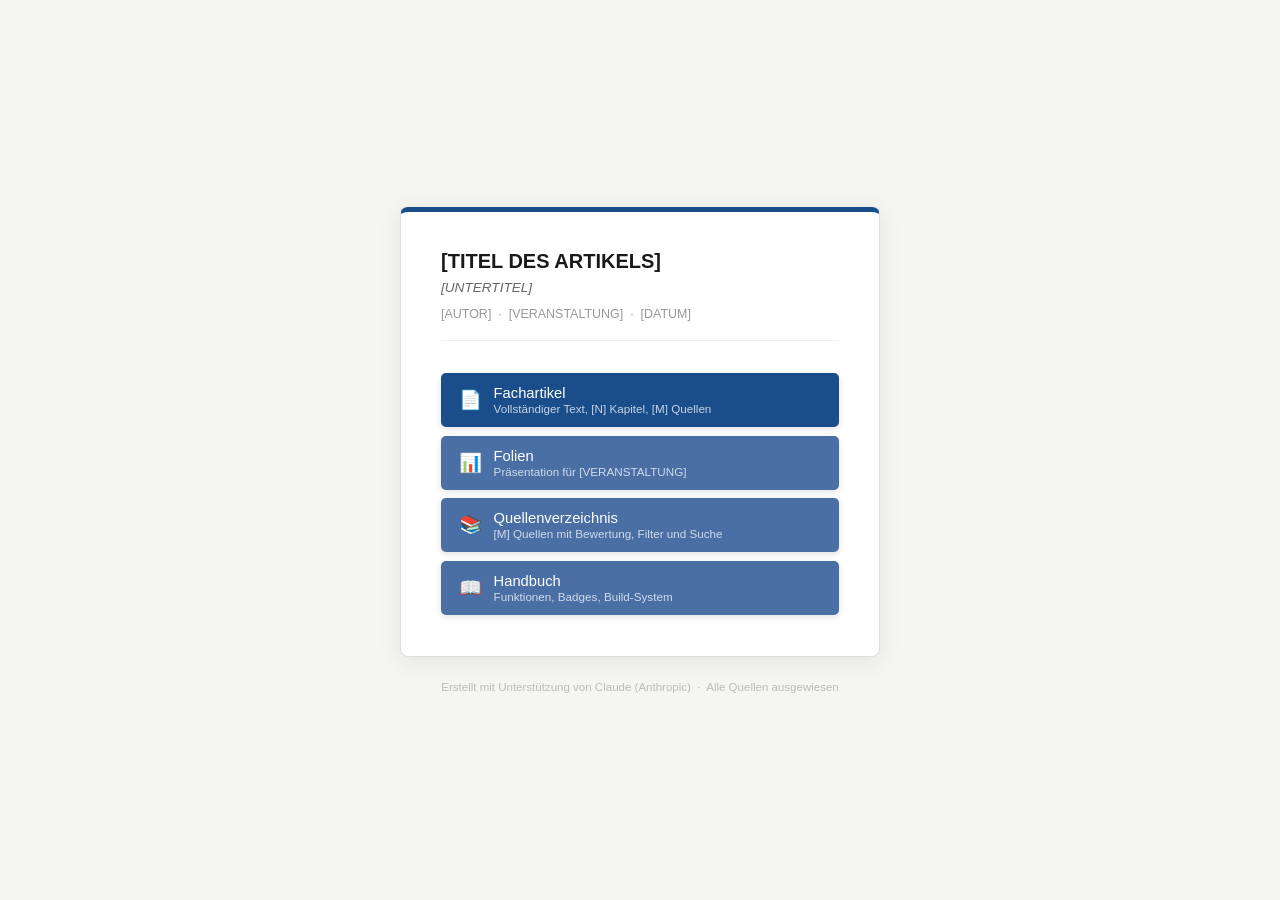
==== index.html @ ebe92b83 "Initial release — Claude Research template Complete AI-assisted scientific research workflow: - Lite" ====
<!DOCTYPE html>
<html lang="de">
<head>
  <meta charset="UTF-8"/>
  <meta name="viewport" content="width=device-width,initial-scale=1.0"/>
  <title>[TITEL] — [AUTOR]</title>
  <style>
    *, *::before, *::after { box-sizing: border-box; margin: 0; padding: 0; }
    html { font-size: 16px; background: #f5f5f2; }
    body {
      font-family: "Helvetica Neue", Arial, sans-serif;
      min-height: 100vh;
      display: flex; flex-direction: column; align-items: center; justify-content: center;
      padding: 2rem 1.5rem;
    }
    .card {
      background: #fff; border: 1px solid #ddd; border-top: 5px solid #1a4e8a;
      border-radius: 8px; padding: 2.2rem 2.5rem 2rem;
      max-width: 480px; width: 100%;
      box-shadow: 0 4px 24px rgba(0,0,0,.08);
    }
    .card h1 { font-size: 1.25rem; font-weight: 700; color: #1a1a1a; line-height: 1.3; margin-bottom: .3rem; }
    .card .subtitle { font-size: .85rem; color: #666; font-style: italic; margin-bottom: .6rem; line-height: 1.4; }
    .card .meta { font-size: .78rem; color: #999; margin-bottom: 2rem; padding-bottom: 1.2rem; border-bottom: 1px solid #eee; }
    .btn {
      display: flex; align-items: center; gap: .75rem;
      background: #1a4e8a; color: #fff; text-decoration: none;
      border-radius: 5px; padding: .75rem 1.1rem; margin-bottom: .55rem;
      font-size: .92rem; font-weight: 500;
      box-shadow: 0 2px 6px rgba(0,0,0,.12); transition: background .15s;
    }
    .btn:hover { background: #0d2e55; }
    .btn .icon { font-size: 1.15rem; flex-shrink: 0; }
    .btn .label { flex: 1; }
    .btn .desc { font-size: .73rem; opacity: .75; display: block; margin-top: .05rem; font-weight: 400; }
    .btn.muted { background: #4a6fa5; }
    .btn.muted:hover { background: #2e4e7a; }
    footer { margin-top: 1.5rem; font-size: .72rem; color: #bbb; text-align: center; }
  </style>
</head>
<body>
<div class="card">
  <h1>[TITEL DES ARTIKELS]</h1>
  <p class="subtitle">[UNTERTITEL]</p>
  <p class="meta">[AUTOR] &nbsp;·&nbsp; [VERANSTALTUNG] &nbsp;·&nbsp; [DATUM]</p>

  <a class="btn" href="standalone.html">
    <span class="icon">📄</span>
    <span class="label">Fachartikel<span class="desc">Vollständiger Text, [N] Kapitel, [M] Quellen</span></span>
  </a>
  <a class="btn muted" href="presentation/index.html">
    <span class="icon">📊</span>
    <span class="label">Folien<span class="desc">Präsentation für [VERANSTALTUNG]</span></span>
  </a>
  <a class="btn muted" href="quellen.html">
    <span class="icon">📚</span>
    <span class="label">Quellenverzeichnis<span class="desc">[M] Quellen mit Bewertung, Filter und Suche</span></span>
  </a>
  <a class="btn muted" href="handbuch.html">
    <span class="icon">📖</span>
    <span class="label">Handbuch<span class="desc">Funktionen, Badges, Build-System</span></span>
  </a>
</div>
<footer>Erstellt mit Unterstützung von Claude (Anthropic) &nbsp;·&nbsp; Alle Quellen ausgewiesen</footer>
</body>
</html>
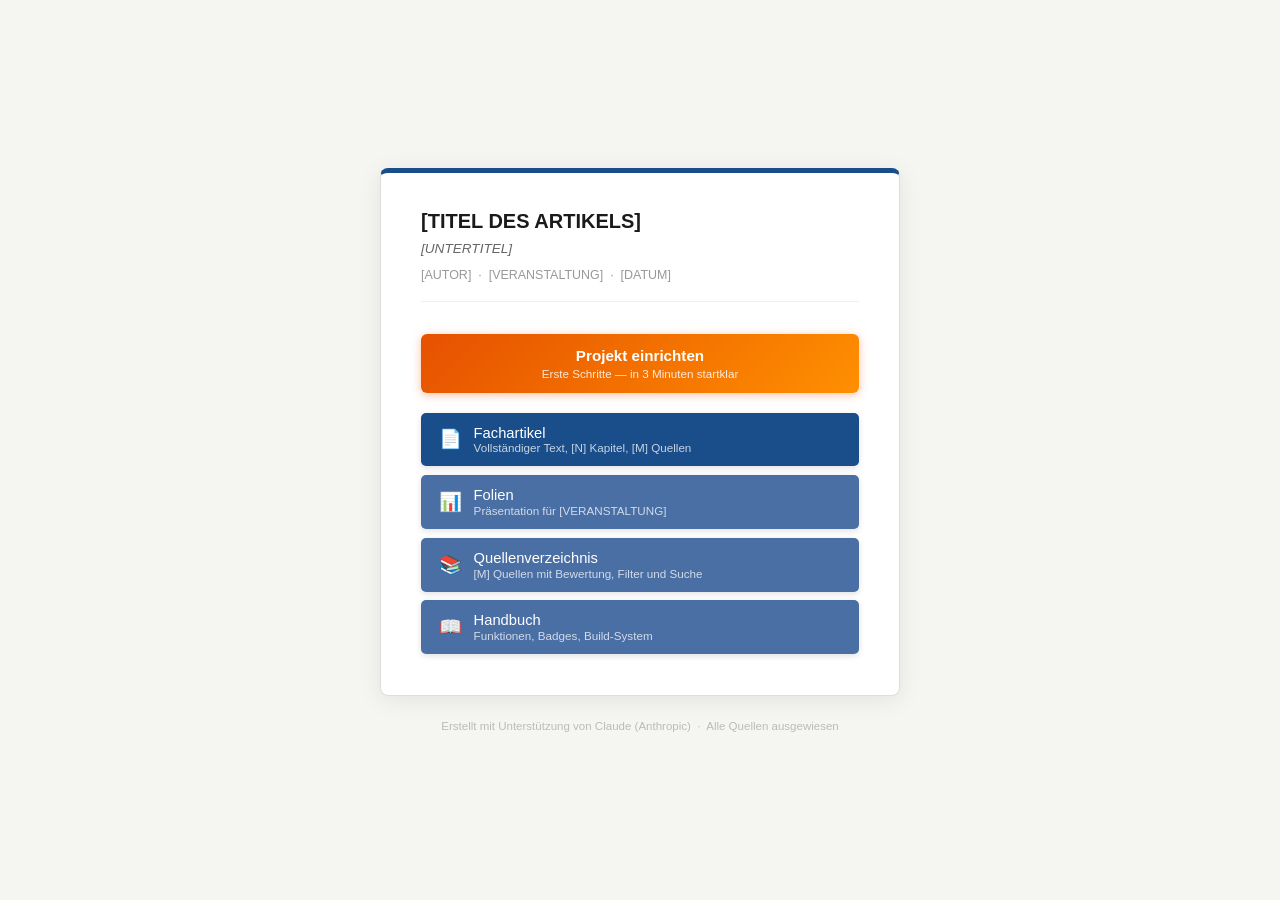
==== commit 17694803: "feat: add onboarding setup banner to index.html Pulsing orange "Projekt einrichten" button appears w" ====
--- a/index.html
+++ b/index.html
@@ -16,7 +16,7 @@
     .card {
       background: #fff; border: 1px solid #ddd; border-top: 5px solid #1a4e8a;
       border-radius: 8px; padding: 2.2rem 2.5rem 2rem;
-      max-width: 480px; width: 100%;
+      max-width: 520px; width: 100%;
       box-shadow: 0 4px 24px rgba(0,0,0,.08);
     }
     .card h1 { font-size: 1.25rem; font-weight: 700; color: #1a1a1a; line-height: 1.3; margin-bottom: .3rem; }
@@ -35,6 +35,70 @@
     .btn .desc { font-size: .73rem; opacity: .75; display: block; margin-top: .05rem; font-weight: 400; }
     .btn.muted { background: #4a6fa5; }
     .btn.muted:hover { background: #2e4e7a; }
+
+    /* ── Setup-Banner ── */
+    .setup-banner {
+      display: none;
+      background: linear-gradient(135deg, #e65100 0%, #ff8f00 100%);
+      color: #fff; border-radius: 6px;
+      padding: .85rem 1.1rem; margin-bottom: 1.2rem;
+      cursor: pointer; text-align: center;
+      font-weight: 600; font-size: .95rem;
+      box-shadow: 0 2px 10px rgba(230,81,0,.35);
+      animation: pulse-glow 2s ease-in-out infinite;
+    }
+    .setup-banner:hover { filter: brightness(1.08); }
+    .setup-banner .hint { font-size: .73rem; font-weight: 400; opacity: .85; margin-top: .15rem; }
+    @keyframes pulse-glow {
+      0%, 100% { box-shadow: 0 2px 10px rgba(230,81,0,.35); }
+      50% { box-shadow: 0 2px 20px rgba(230,81,0,.6); }
+    }
+
+    /* ── Setup-Panel ── */
+    .setup-panel {
+      display: none;
+      background: #fffbf5; border: 1px solid #f0d9b5; border-radius: 6px;
+      padding: 1.2rem 1.3rem; margin-bottom: 1.2rem;
+      font-size: .82rem; color: #333; line-height: 1.6;
+    }
+    .setup-panel h3 { font-size: .9rem; color: #e65100; margin-bottom: .6rem; }
+    .setup-panel .os-tabs { display: flex; gap: .3rem; margin-bottom: .8rem; }
+    .setup-panel .os-tab {
+      padding: .3rem .7rem; border-radius: 4px; border: 1px solid #ddd;
+      background: #fff; cursor: pointer; font-size: .75rem; font-family: inherit;
+      transition: all .15s;
+    }
+    .setup-panel .os-tab.active { background: #1a4e8a; color: #fff; border-color: #1a4e8a; }
+    .setup-panel .os-tab:hover:not(.active) { background: #f0f0f0; }
+    .setup-panel .os-content { display: none; }
+    .setup-panel .os-content.active { display: block; }
+    .setup-panel ol { padding-left: 1.4rem; }
+    .setup-panel li { margin-bottom: .5rem; }
+    .setup-panel a { color: #1a4e8a; font-weight: 500; }
+    .setup-panel code {
+      background: #f4f4f4; padding: .1rem .35rem; border-radius: 3px;
+      font-size: .78rem; font-family: "SF Mono", "Courier New", monospace;
+    }
+    .setup-panel .step-label {
+      display: inline-block; background: #1a4e8a; color: #fff;
+      font-size: .65rem; font-weight: 700; padding: .08rem .4rem;
+      border-radius: 3px; margin-right: .3rem; vertical-align: middle;
+    }
+    .setup-panel .optional { color: #999; font-size: .73rem; }
+    .setup-panel .start-hint {
+      margin-top: .8rem; padding: .7rem .9rem;
+      background: #e8f5e9; border-radius: 5px; border-left: 3px solid #2e7d32;
+      font-size: .82rem;
+    }
+    .setup-panel .lang-row {
+      display: flex; gap: .4rem; flex-wrap: wrap; margin-top: .5rem; margin-bottom: .3rem;
+    }
+    .setup-panel .lang-btn {
+      padding: .25rem .6rem; border-radius: 4px; border: 1px solid #ddd;
+      background: #fff; cursor: pointer; font-size: .75rem; font-family: inherit;
+    }
+    .setup-panel .lang-btn.active { background: #1a4e8a; color: #fff; border-color: #1a4e8a; }
+
     footer { margin-top: 1.5rem; font-size: .72rem; color: #bbb; text-align: center; }
   </style>
 </head>
@@ -44,6 +108,114 @@
   <p class="subtitle">[UNTERTITEL]</p>
   <p class="meta">[AUTOR] &nbsp;·&nbsp; [VERANSTALTUNG] &nbsp;·&nbsp; [DATUM]</p>
 
+  <!-- Setup-Banner (pulsierend, nur bei frischem Projekt sichtbar) -->
+  <div class="setup-banner" id="setup-banner" onclick="toggleSetup()">
+    Projekt einrichten
+    <div class="hint">Erste Schritte — in 3 Minuten startklar</div>
+  </div>
+
+  <!-- Setup-Panel (aufklappbar) -->
+  <div class="setup-panel" id="setup-panel">
+    <h3>Was du brauchst</h3>
+
+    <div class="os-tabs" id="os-tabs">
+      <button class="os-tab" data-os="mac">macOS</button>
+      <button class="os-tab" data-os="win">Windows</button>
+      <button class="os-tab" data-os="linux">Linux</button>
+    </div>
+
+    <!-- macOS -->
+    <div class="os-content" id="os-mac">
+      <ol>
+        <li>
+          <span class="step-label">1</span>
+          <a href="https://code.visualstudio.com/download" target="_blank" rel="noopener">Visual Studio Code</a> installieren
+        </li>
+        <li>
+          <span class="step-label">2</span>
+          <a href="https://marketplace.visualstudio.com/items?itemName=anthropics.claude-code" target="_blank" rel="noopener">Claude Code Extension</a> im Marketplace installieren
+        </li>
+        <li>
+          <span class="step-label">3</span>
+          <a href="https://www.python.org/downloads/macos/" target="_blank" rel="noopener">Python 3</a> installieren
+          <br><span class="optional">Prüfen: Terminal → <code>python3 --version</code></span>
+        </li>
+        <li>
+          <span class="step-label">4</span>
+          <a href="https://console.anthropic.com/" target="_blank" rel="noopener">Anthropic Account</a> erstellen (für Claude)
+        </li>
+        <li>
+          <span class="step-label">5</span>
+          <span class="optional">Optional:</span>
+          <a href="https://fal.ai/dashboard/keys" target="_blank" rel="noopener">fal.ai API-Key</a> für KI-Folienbilder
+          → in <code>API Key.js</code> eintragen
+        </li>
+      </ol>
+    </div>
+
+    <!-- Windows -->
+    <div class="os-content" id="os-win">
+      <ol>
+        <li>
+          <span class="step-label">1</span>
+          <a href="https://code.visualstudio.com/download" target="_blank" rel="noopener">Visual Studio Code</a> installieren
+        </li>
+        <li>
+          <span class="step-label">2</span>
+          <a href="https://marketplace.visualstudio.com/items?itemName=anthropics.claude-code" target="_blank" rel="noopener">Claude Code Extension</a> im Marketplace installieren
+        </li>
+        <li>
+          <span class="step-label">3</span>
+          <a href="https://www.python.org/downloads/windows/" target="_blank" rel="noopener">Python 3</a> installieren
+          <br><span class="optional">Wichtig: Bei der Installation „Add to PATH" aktivieren</span>
+        </li>
+        <li>
+          <span class="step-label">4</span>
+          <a href="https://console.anthropic.com/" target="_blank" rel="noopener">Anthropic Account</a> erstellen (für Claude)
+        </li>
+        <li>
+          <span class="step-label">5</span>
+          <span class="optional">Optional:</span>
+          <a href="https://fal.ai/dashboard/keys" target="_blank" rel="noopener">fal.ai API-Key</a> für KI-Folienbilder
+          → in <code>API Key.js</code> eintragen
+        </li>
+      </ol>
+    </div>
+
+    <!-- Linux -->
+    <div class="os-content" id="os-linux">
+      <ol>
+        <li>
+          <span class="step-label">1</span>
+          <a href="https://code.visualstudio.com/download" target="_blank" rel="noopener">Visual Studio Code</a> installieren
+        </li>
+        <li>
+          <span class="step-label">2</span>
+          <a href="https://marketplace.visualstudio.com/items?itemName=anthropics.claude-code" target="_blank" rel="noopener">Claude Code Extension</a> im Marketplace installieren
+        </li>
+        <li>
+          <span class="step-label">3</span>
+          Python 3 — meist vorinstalliert
+          <br><span class="optional">Prüfen: Terminal → <code>python3 --version</code></span>
+        </li>
+        <li>
+          <span class="step-label">4</span>
+          <a href="https://console.anthropic.com/" target="_blank" rel="noopener">Anthropic Account</a> erstellen (für Claude)
+        </li>
+        <li>
+          <span class="step-label">5</span>
+          <span class="optional">Optional:</span>
+          <a href="https://fal.ai/dashboard/keys" target="_blank" rel="noopener">fal.ai API-Key</a> für KI-Folienbilder
+          → in <code>API Key.js</code> eintragen
+        </li>
+      </ol>
+    </div>
+
+    <div class="start-hint">
+      <strong>Fertig?</strong> Öffne diesen Ordner in VS Code → Claude-Panel öffnen → eintippen: <code>Leg los</code>
+    </div>
+  </div>
+
   <a class="btn" href="standalone.html">
     <span class="icon">📄</span>
     <span class="label">Fachartikel<span class="desc">Vollständiger Text, [N] Kapitel, [M] Quellen</span></span>
@@ -62,5 +234,51 @@
   </a>
 </div>
 <footer>Erstellt mit Unterstützung von Claude (Anthropic) &nbsp;·&nbsp; Alle Quellen ausgewiesen</footer>
+
+<script>
+(function() {
+  /* ── OS-Erkennung ── */
+  var ua = navigator.userAgent || navigator.platform || "";
+  var os = /Win/.test(ua) ? "win" : /Linux/.test(ua) ? "linux" : "mac";
+
+  /* ── Frisches Projekt? Banner zeigen wenn standalone.html nicht existiert ── */
+  var banner = document.getElementById("setup-banner");
+  var xhr = new XMLHttpRequest();
+  xhr.open("HEAD", "standalone.html", true);
+  xhr.onload = function() {
+    if (xhr.status >= 400) banner.style.display = "block";
+  };
+  xhr.onerror = function() { banner.style.display = "block"; };
+  try { xhr.send(); } catch(e) {
+    /* file:// Protokoll: standalone.html existiert nicht → Banner zeigen */
+    banner.style.display = "block";
+  }
+
+  /* ── Setup-Panel toggle ── */
+  window.toggleSetup = function() {
+    var panel = document.getElementById("setup-panel");
+    var visible = panel.style.display === "block";
+    panel.style.display = visible ? "none" : "block";
+    if (!visible) {
+      /* OS-Tab aktivieren */
+      activateOS(os);
+    }
+  };
+
+  /* ── OS-Tabs ── */
+  function activateOS(id) {
+    document.querySelectorAll(".os-tab").forEach(function(t) {
+      t.classList.toggle("active", t.dataset.os === id);
+    });
+    document.querySelectorAll(".os-content").forEach(function(c) {
+      c.classList.toggle("active", c.id === "os-" + id);
+    });
+  }
+
+  document.querySelectorAll(".os-tab").forEach(function(tab) {
+    tab.addEventListener("click", function() { activateOS(tab.dataset.os); });
+  });
+})();
+</script>
 </body>
-</html>
+</html>
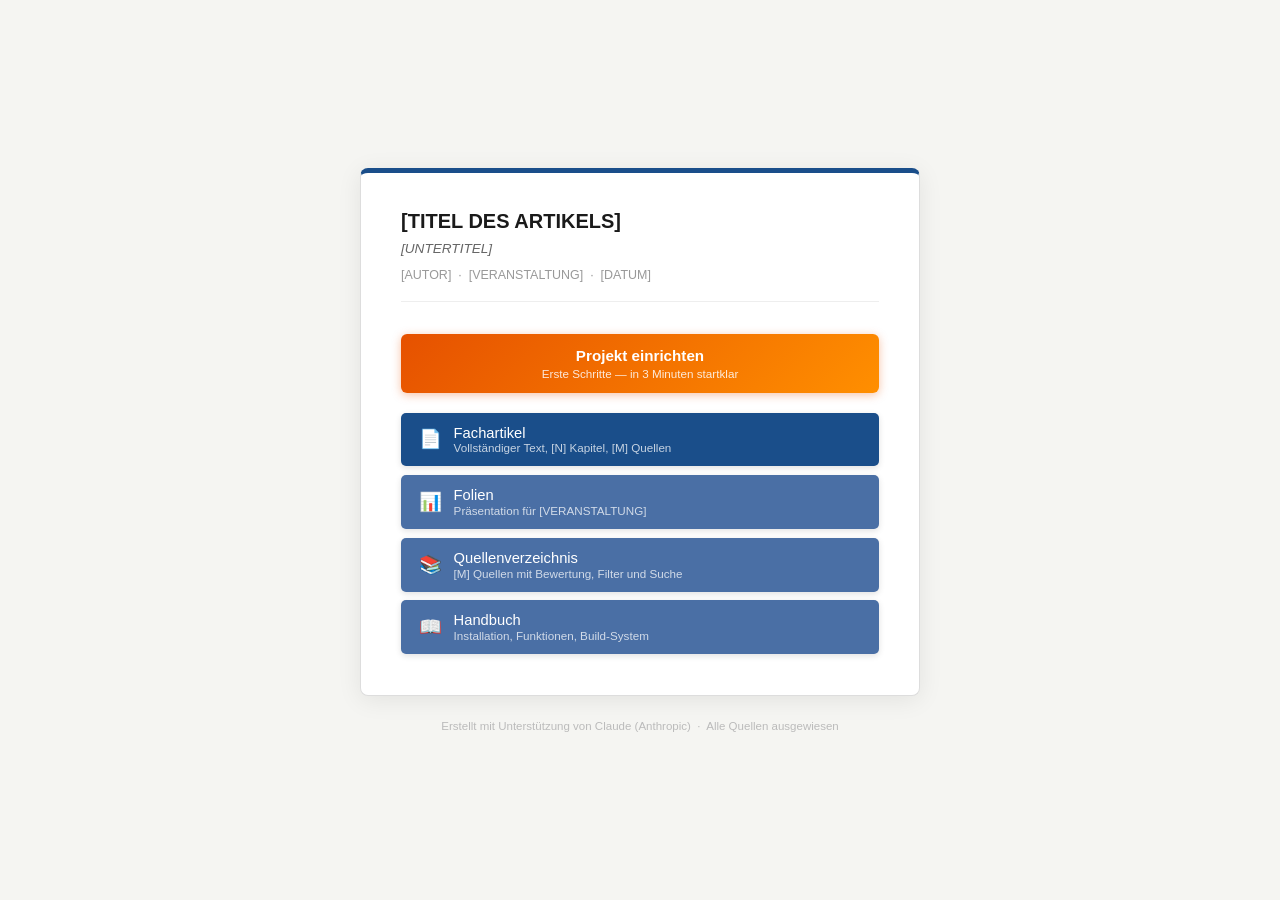
==== commit d5b13b6b: "fix: complete onboarding form, prevent duplicate questions - Added missing chapter structure field (" ====
--- a/index.html
+++ b/index.html
@@ -16,7 +16,7 @@
     .card {
       background: #fff; border: 1px solid #ddd; border-top: 5px solid #1a4e8a;
       border-radius: 8px; padding: 2.2rem 2.5rem 2rem;
-      max-width: 520px; width: 100%;
+      max-width: 560px; width: 100%;
       box-shadow: 0 4px 24px rgba(0,0,0,.08);
     }
     .card h1 { font-size: 1.25rem; font-weight: 700; color: #1a1a1a; line-height: 1.3; margin-bottom: .3rem; }
@@ -85,28 +85,83 @@
       border-radius: 3px; margin-right: .3rem; vertical-align: middle;
     }
     .setup-panel .optional { color: #999; font-size: .73rem; }
-    .setup-panel .start-hint {
+
+    /* ── Onboarding-Formular ── */
+    .onboarding {
+      display: none;
+      background: #f8fafe; border: 1px solid #c5d5ea; border-radius: 6px;
+      padding: 1.3rem 1.4rem; margin-bottom: 1.2rem;
+    }
+    .onboarding h3 { font-size: .95rem; color: #1a4e8a; margin-bottom: .15rem; }
+    .onboarding .onb-sub { font-size: .75rem; color: #888; margin-bottom: 1rem; }
+    .onboarding label {
+      display: block; font-size: .78rem; font-weight: 600; color: #444;
+      margin-bottom: .2rem; margin-top: .7rem;
+    }
+    .onboarding label:first-of-type { margin-top: 0; }
+    .onboarding input[type="text"],
+    .onboarding input[type="date"],
+    .onboarding input[type="number"],
+    .onboarding textarea,
+    .onboarding select {
+      width: 100%; border: 1px solid #ccc; border-radius: 4px;
+      padding: .4rem .6rem; font-size: .82rem; font-family: inherit;
+      background: #fff; transition: border-color .15s;
+    }
+    .onboarding input:focus, .onboarding textarea:focus, .onboarding select:focus {
+      outline: none; border-color: #1a4e8a;
+    }
+    .onboarding textarea { resize: vertical; min-height: 2.5rem; }
+    .onboarding .hint-text { font-size: .7rem; color: #aaa; margin-top: .1rem; }
+    .onboarding .field-row {
+      display: grid; grid-template-columns: 1fr 1fr; gap: .8rem;
+    }
+    .onboarding .field-row > div > label { margin-top: 0; }
+    .onboarding .save-row {
+      margin-top: 1.2rem; display: flex; gap: .6rem; align-items: center;
+    }
+    .onboarding .save-btn {
+      background: linear-gradient(135deg, #1a4e8a, #2e6db5); color: #fff;
+      border: none; border-radius: 5px; padding: .6rem 1.4rem;
+      font-size: .88rem; font-weight: 600; cursor: pointer;
+      font-family: inherit; box-shadow: 0 2px 8px rgba(26,78,138,.3);
+      transition: filter .15s;
+    }
+    .onboarding .save-btn:hover { filter: brightness(1.1); }
+    .onboarding .save-status {
+      font-size: .78rem; color: #2e7d32; font-weight: 500; opacity: 0;
+      transition: opacity .3s;
+    }
+    .onboarding .save-status.show { opacity: 1; }
+
+    /* ── Tabs: Installation / Formular ── */
+    .panel-tabs {
+      display: flex; gap: .3rem; margin-bottom: 1rem;
+    }
+    .panel-tab {
+      padding: .35rem .8rem; border-radius: 5px; border: 1px solid #ddd;
+      background: #fff; cursor: pointer; font-size: .78rem; font-family: inherit;
+      font-weight: 500; transition: all .15s;
+    }
+    .panel-tab.active { background: #1a4e8a; color: #fff; border-color: #1a4e8a; }
+    .panel-tab:hover:not(.active) { background: #f0f0f0; }
+    .tab-content { display: none; }
+    .tab-content.active { display: block; }
+
+    .start-hint {
       margin-top: .8rem; padding: .7rem .9rem;
       background: #e8f5e9; border-radius: 5px; border-left: 3px solid #2e7d32;
       font-size: .82rem;
     }
-    .setup-panel .lang-row {
-      display: flex; gap: .4rem; flex-wrap: wrap; margin-top: .5rem; margin-bottom: .3rem;
-    }
-    .setup-panel .lang-btn {
-      padding: .25rem .6rem; border-radius: 4px; border: 1px solid #ddd;
-      background: #fff; cursor: pointer; font-size: .75rem; font-family: inherit;
-    }
-    .setup-panel .lang-btn.active { background: #1a4e8a; color: #fff; border-color: #1a4e8a; }
 
     footer { margin-top: 1.5rem; font-size: .72rem; color: #bbb; text-align: center; }
   </style>
 </head>
 <body>
 <div class="card">
-  <h1>[TITEL DES ARTIKELS]</h1>
-  <p class="subtitle">[UNTERTITEL]</p>
-  <p class="meta">[AUTOR] &nbsp;·&nbsp; [VERANSTALTUNG] &nbsp;·&nbsp; [DATUM]</p>
+  <h1 id="page-title">[TITEL DES ARTIKELS]</h1>
+  <p class="subtitle" id="page-subtitle">[UNTERTITEL]</p>
+  <p class="meta" id="page-meta">[AUTOR] &nbsp;·&nbsp; [VERANSTALTUNG] &nbsp;·&nbsp; [DATUM]</p>
 
   <!-- Setup-Banner (pulsierend, nur bei frischem Projekt sichtbar) -->
   <div class="setup-banner" id="setup-banner" onclick="toggleSetup()">
@@ -114,105 +169,150 @@
     <div class="hint">Erste Schritte — in 3 Minuten startklar</div>
   </div>
 
-  <!-- Setup-Panel (aufklappbar) -->
+  <!-- Setup-Panel (aufklappbar, mit Tabs) -->
   <div class="setup-panel" id="setup-panel">
-    <h3>Was du brauchst</h3>
-
-    <div class="os-tabs" id="os-tabs">
-      <button class="os-tab" data-os="mac">macOS</button>
-      <button class="os-tab" data-os="win">Windows</button>
-      <button class="os-tab" data-os="linux">Linux</button>
+
+    <div class="panel-tabs">
+      <button class="panel-tab active" data-tab="install">1. Installation</button>
+      <button class="panel-tab" data-tab="projekt">2. Projekt konfigurieren</button>
     </div>
 
-    <!-- macOS -->
-    <div class="os-content" id="os-mac">
-      <ol>
-        <li>
-          <span class="step-label">1</span>
-          <a href="https://code.visualstudio.com/download" target="_blank" rel="noopener">Visual Studio Code</a> installieren
-        </li>
-        <li>
-          <span class="step-label">2</span>
-          <a href="https://marketplace.visualstudio.com/items?itemName=anthropics.claude-code" target="_blank" rel="noopener">Claude Code Extension</a> im Marketplace installieren
-        </li>
-        <li>
-          <span class="step-label">3</span>
-          <a href="https://www.python.org/downloads/macos/" target="_blank" rel="noopener">Python 3</a> installieren
-          <br><span class="optional">Prüfen: Terminal → <code>python3 --version</code></span>
-        </li>
-        <li>
-          <span class="step-label">4</span>
-          <a href="https://console.anthropic.com/" target="_blank" rel="noopener">Anthropic Account</a> erstellen (für Claude)
-        </li>
-        <li>
-          <span class="step-label">5</span>
-          <span class="optional">Optional:</span>
-          <a href="https://fal.ai/dashboard/keys" target="_blank" rel="noopener">fal.ai API-Key</a> für KI-Folienbilder
-          → in <code>API Key.js</code> eintragen
-        </li>
-      </ol>
+    <!-- Tab 1: Installation -->
+    <div class="tab-content active" id="tab-install">
+      <h3>Was du brauchst</h3>
+
+      <div class="os-tabs" id="os-tabs">
+        <button class="os-tab" data-os="mac">macOS</button>
+        <button class="os-tab" data-os="win">Windows</button>
+        <button class="os-tab" data-os="linux">Linux</button>
+      </div>
+
+      <!-- macOS -->
+      <div class="os-content" id="os-mac">
+        <ol>
+          <li><span class="step-label">1</span> <a href="https://code.visualstudio.com/download" target="_blank" rel="noopener">Visual Studio Code</a> installieren</li>
+          <li><span class="step-label">2</span> <a href="https://marketplace.visualstudio.com/items?itemName=anthropics.claude-code" target="_blank" rel="noopener">Claude Code Extension</a> im Marketplace installieren</li>
+          <li><span class="step-label">3</span> <a href="https://www.python.org/downloads/macos/" target="_blank" rel="noopener">Python 3</a> installieren<br><span class="optional">Prüfen: Terminal → <code>python3 --version</code></span></li>
+          <li><span class="step-label">4</span> <a href="https://console.anthropic.com/" target="_blank" rel="noopener">Anthropic Account</a> erstellen (für Claude)</li>
+          <li><span class="step-label">5</span> <span class="optional">Optional:</span> <a href="https://fal.ai/dashboard/keys" target="_blank" rel="noopener">fal.ai API-Key</a> für KI-Folienbilder → in <code>API Key.js</code> eintragen</li>
+        </ol>
+      </div>
+
+      <!-- Windows -->
+      <div class="os-content" id="os-win">
+        <ol>
+          <li><span class="step-label">1</span> <a href="https://code.visualstudio.com/download" target="_blank" rel="noopener">Visual Studio Code</a> installieren</li>
+          <li><span class="step-label">2</span> <a href="https://marketplace.visualstudio.com/items?itemName=anthropics.claude-code" target="_blank" rel="noopener">Claude Code Extension</a> im Marketplace installieren</li>
+          <li><span class="step-label">3</span> <a href="https://www.python.org/downloads/windows/" target="_blank" rel="noopener">Python 3</a> installieren<br><span class="optional">Wichtig: Bei der Installation „Add to PATH" aktivieren</span></li>
+          <li><span class="step-label">4</span> <a href="https://console.anthropic.com/" target="_blank" rel="noopener">Anthropic Account</a> erstellen (für Claude)</li>
+          <li><span class="step-label">5</span> <span class="optional">Optional:</span> <a href="https://fal.ai/dashboard/keys" target="_blank" rel="noopener">fal.ai API-Key</a> für KI-Folienbilder → in <code>API Key.js</code> eintragen</li>
+        </ol>
+      </div>
+
+      <!-- Linux -->
+      <div class="os-content" id="os-linux">
+        <ol>
+          <li><span class="step-label">1</span> <a href="https://code.visualstudio.com/download" target="_blank" rel="noopener">Visual Studio Code</a> installieren</li>
+          <li><span class="step-label">2</span> <a href="https://marketplace.visualstudio.com/items?itemName=anthropics.claude-code" target="_blank" rel="noopener">Claude Code Extension</a> im Marketplace installieren</li>
+          <li><span class="step-label">3</span> Python 3 — meist vorinstalliert<br><span class="optional">Prüfen: Terminal → <code>python3 --version</code></span></li>
+          <li><span class="step-label">4</span> <a href="https://console.anthropic.com/" target="_blank" rel="noopener">Anthropic Account</a> erstellen (für Claude)</li>
+          <li><span class="step-label">5</span> <span class="optional">Optional:</span> <a href="https://fal.ai/dashboard/keys" target="_blank" rel="noopener">fal.ai API-Key</a> für KI-Folienbilder → in <code>API Key.js</code> eintragen</li>
+        </ol>
+      </div>
+
+      <div class="start-hint">
+        <strong>Alles installiert?</strong> Weiter zu Tab <em>2. Projekt konfigurieren</em> →
+      </div>
     </div>
 
-    <!-- Windows -->
-    <div class="os-content" id="os-win">
-      <ol>
-        <li>
-          <span class="step-label">1</span>
-          <a href="https://code.visualstudio.com/download" target="_blank" rel="noopener">Visual Studio Code</a> installieren
-        </li>
-        <li>
-          <span class="step-label">2</span>
-          <a href="https://marketplace.visualstudio.com/items?itemName=anthropics.claude-code" target="_blank" rel="noopener">Claude Code Extension</a> im Marketplace installieren
-        </li>
-        <li>
-          <span class="step-label">3</span>
-          <a href="https://www.python.org/downloads/windows/" target="_blank" rel="noopener">Python 3</a> installieren
-          <br><span class="optional">Wichtig: Bei der Installation „Add to PATH" aktivieren</span>
-        </li>
-        <li>
-          <span class="step-label">4</span>
-          <a href="https://console.anthropic.com/" target="_blank" rel="noopener">Anthropic Account</a> erstellen (für Claude)
-        </li>
-        <li>
-          <span class="step-label">5</span>
-          <span class="optional">Optional:</span>
-          <a href="https://fal.ai/dashboard/keys" target="_blank" rel="noopener">fal.ai API-Key</a> für KI-Folienbilder
-          → in <code>API Key.js</code> eintragen
-        </li>
-      </ol>
-    </div>
-
-    <!-- Linux -->
-    <div class="os-content" id="os-linux">
-      <ol>
-        <li>
-          <span class="step-label">1</span>
-          <a href="https://code.visualstudio.com/download" target="_blank" rel="noopener">Visual Studio Code</a> installieren
-        </li>
-        <li>
-          <span class="step-label">2</span>
-          <a href="https://marketplace.visualstudio.com/items?itemName=anthropics.claude-code" target="_blank" rel="noopener">Claude Code Extension</a> im Marketplace installieren
-        </li>
-        <li>
-          <span class="step-label">3</span>
-          Python 3 — meist vorinstalliert
-          <br><span class="optional">Prüfen: Terminal → <code>python3 --version</code></span>
-        </li>
-        <li>
-          <span class="step-label">4</span>
-          <a href="https://console.anthropic.com/" target="_blank" rel="noopener">Anthropic Account</a> erstellen (für Claude)
-        </li>
-        <li>
-          <span class="step-label">5</span>
-          <span class="optional">Optional:</span>
-          <a href="https://fal.ai/dashboard/keys" target="_blank" rel="noopener">fal.ai API-Key</a> für KI-Folienbilder
-          → in <code>API Key.js</code> eintragen
-        </li>
-      </ol>
-    </div>
-
-    <div class="start-hint">
-      <strong>Fertig?</strong> Öffne diesen Ordner in VS Code → Claude-Panel öffnen → eintippen: <code>Leg los</code>
+    <!-- Tab 2: Projekt-Formular -->
+    <div class="tab-content" id="tab-projekt">
+      <div class="onboarding" style="display:block;border:none;padding:0;margin:0;background:transparent">
+        <h3>Dein Artikel</h3>
+        <p class="onb-sub">Fülle die Felder aus und klicke „Speichern" — Claude liest diese Daten und legt sofort los.</p>
+
+        <label for="f-title">Titel des Artikels</label>
+        <input type="text" id="f-title" placeholder="z.B. Künstliche Intelligenz im Geometrieunterricht"/>
+
+        <label for="f-subtitle">Untertitel <span style="font-weight:400;color:#aaa">(optional)</span></label>
+        <input type="text" id="f-subtitle" placeholder="z.B. Von der Volksschule bis zum Hochschulstudium"/>
+
+        <div class="field-row" style="margin-top:.7rem">
+          <div>
+            <label for="f-author">Autor:in</label>
+            <input type="text" id="f-author" placeholder="Vorname Nachname"/>
+          </div>
+          <div>
+            <label for="f-affiliation">Institution / Rolle</label>
+            <input type="text" id="f-affiliation" placeholder="z.B. TU Graz"/>
+          </div>
+        </div>
+
+        <div class="field-row" style="margin-top:.7rem">
+          <div>
+            <label for="f-event">Veranstaltung</label>
+            <input type="text" id="f-event" placeholder="z.B. 20. Tag der Geometrie, TU Graz"/>
+          </div>
+          <div>
+            <label for="f-date">Datum</label>
+            <input type="date" id="f-date"/>
+          </div>
+        </div>
+
+        <label for="f-lang" style="margin-top:.7rem">Sprache des Artikels</label>
+        <select id="f-lang">
+          <option value="de" selected>Deutsch</option>
+          <option value="en">English</option>
+          <option value="fr">Français</option>
+          <option value="es">Español</option>
+          <option value="it">Italiano</option>
+        </select>
+
+        <div class="field-row" style="margin-top:.7rem">
+          <div>
+            <label for="f-sources">Quellenanzahl (Ziel)</label>
+            <input type="number" id="f-sources" value="100" min="10" max="500" step="10"/>
+            <div class="hint-text">Empfehlung: 80–150</div>
+          </div>
+          <div>
+            <label for="f-style">Bildstil Präsentation</label>
+            <select id="f-style">
+              <option value="">Kein — später wählen</option>
+              <option value="architectural photography, blue tones, minimal, elegant">Architektur-Fotografie</option>
+              <option value="watercolor painting, soft pastel tones, organic shapes">Aquarell</option>
+              <option value="abstract geometric shapes, vibrant colors, minimal">Abstrakt-Geometrisch</option>
+              <option value="blueprint technical drawing, white lines on deep blue">Blueprint</option>
+              <option value="nature landscape photography, serene, wide angle">Naturlandschaft</option>
+              <option value="minimalist line art, black on white, clean">Minimalistisch</option>
+            </select>
+          </div>
+        </div>
+
+        <label for="f-chapters" style="margin-top:.7rem">Kapitelstruktur (Kapitel 3–8)</label>
+        <select id="f-chapters">
+          <option value="auto" selected>Claude wählt automatisch passende Kapitel</option>
+          <option value="custom">Eigene Kapitelthemen vorgeben (unten eintragen)</option>
+        </select>
+
+        <textarea id="f-chapters-custom" rows="3" style="display:none;margin-top:.3rem" placeholder="Kapitel 3: Volksschule&#10;Kapitel 4: Sekundarstufe I&#10;Kapitel 5: ..."></textarea>
+
+        <label for="f-relevance-topic" style="margin-top:.7rem">Kernthema (für Quellen-Relevanz)</label>
+        <input type="text" id="f-relevance-topic" placeholder="z.B. KI im Geometrieunterricht"/>
+        <div class="hint-text">Beschreibt, woran die Relevanz einer Quelle gemessen wird</div>
+
+        <label for="f-notes" style="margin-top:.7rem">Besondere Schwerpunkte <span style="font-weight:400;color:#aaa">(optional)</span></label>
+        <textarea id="f-notes" rows="2" placeholder="z.B. Fokus auf Österreich, Volksschule bis Matura, bestimmte Tools..."></textarea>
+
+        <div class="save-row">
+          <button class="save-btn" onclick="saveMeta()">Speichern → meta.json</button>
+          <span class="save-status" id="save-status">Gespeichert!</span>
+        </div>
+
+        <div class="start-hint" style="margin-top:1rem">
+          <strong>Nach dem Speichern:</strong> Öffne das Claude-Panel in VS Code → eintippen: <code>Leg los</code><br>
+          Claude liest die meta.json und beginnt sofort mit der Arbeit.
+        </div>
+      </div>
     </div>
   </div>
 
@@ -230,7 +330,7 @@
   </a>
   <a class="btn muted" href="handbuch.html">
     <span class="icon">📖</span>
-    <span class="label">Handbuch<span class="desc">Funktionen, Badges, Build-System</span></span>
+    <span class="label">Handbuch<span class="desc">Installation, Funktionen, Build-System</span></span>
   </a>
 </div>
 <footer>Erstellt mit Unterstützung von Claude (Anthropic) &nbsp;·&nbsp; Alle Quellen ausgewiesen</footer>
@@ -246,12 +346,15 @@
   var xhr = new XMLHttpRequest();
   xhr.open("HEAD", "standalone.html", true);
   xhr.onload = function() {
-    if (xhr.status >= 400) banner.style.display = "block";
+    if (xhr.status >= 400) showSetupBanner();
   };
-  xhr.onerror = function() { banner.style.display = "block"; };
-  try { xhr.send(); } catch(e) {
-    /* file:// Protokoll: standalone.html existiert nicht → Banner zeigen */
+  xhr.onerror = function() { showSetupBanner(); };
+  try { xhr.send(); } catch(e) { showSetupBanner(); }
+
+  function showSetupBanner() {
     banner.style.display = "block";
+    /* Lade bestehende meta.json-Werte ins Formular */
+    loadMeta();
   }
 
   /* ── Setup-Panel toggle ── */
@@ -259,10 +362,7 @@
     var panel = document.getElementById("setup-panel");
     var visible = panel.style.display === "block";
     panel.style.display = visible ? "none" : "block";
-    if (!visible) {
-      /* OS-Tab aktivieren */
-      activateOS(os);
-    }
+    if (!visible) activateOS(os);
   };
 
   /* ── OS-Tabs ── */
@@ -274,10 +374,114 @@
       c.classList.toggle("active", c.id === "os-" + id);
     });
   }
-
   document.querySelectorAll(".os-tab").forEach(function(tab) {
     tab.addEventListener("click", function() { activateOS(tab.dataset.os); });
   });
+
+  /* ── Kapitelstruktur Toggle ── */
+  document.getElementById("f-chapters").addEventListener("change", function() {
+    document.getElementById("f-chapters-custom").style.display =
+      this.value === "custom" ? "block" : "none";
+  });
+
+  /* ── Panel-Tabs (Installation / Projekt) ── */
+  document.querySelectorAll(".panel-tab").forEach(function(tab) {
+    tab.addEventListener("click", function() {
+      document.querySelectorAll(".panel-tab").forEach(function(t) { t.classList.remove("active"); });
+      document.querySelectorAll(".tab-content").forEach(function(c) { c.classList.remove("active"); });
+      tab.classList.add("active");
+      document.getElementById("tab-" + tab.dataset.tab).classList.add("active");
+      if (tab.dataset.tab === "install") activateOS(os);
+    });
+  });
+
+  /* ── meta.json laden (bestehende Werte ins Formular) ── */
+  function loadMeta() {
+    fetch("content/meta.json").then(function(r) { return r.json(); }).then(function(m) {
+      if (m.title && m.title.indexOf("[") !== 0) document.getElementById("f-title").value = m.title;
+      if (m.subtitle && m.subtitle.indexOf("[") !== 0) document.getElementById("f-subtitle").value = m.subtitle;
+      if (m.authors && m.authors[0]) {
+        if (m.authors[0].name && m.authors[0].name.indexOf("[") !== 0) document.getElementById("f-author").value = m.authors[0].name;
+        if (m.authors[0].affiliation && m.authors[0].affiliation.indexOf("[") !== 0) document.getElementById("f-affiliation").value = m.authors[0].affiliation;
+      }
+      if (m.event && m.event.indexOf("[") !== 0) document.getElementById("f-event").value = m.event;
+      if (m.date && m.date.indexOf("[") !== 0) document.getElementById("f-date").value = m.date;
+      if (m.lang) document.getElementById("f-lang").value = m.lang;
+      if (m.relevance_topic && m.relevance_topic.indexOf("[") !== 0) document.getElementById("f-relevance-topic").value = m.relevance_topic;
+    }).catch(function() { /* kein meta.json vorhanden, OK */ });
+  }
+
+  /* ── meta.json speichern ── */
+  window.saveMeta = function() {
+    var title = document.getElementById("f-title").value.trim();
+    var subtitle = document.getElementById("f-subtitle").value.trim();
+    var author = document.getElementById("f-author").value.trim();
+    var affiliation = document.getElementById("f-affiliation").value.trim();
+    var event = document.getElementById("f-event").value.trim();
+    var date = document.getElementById("f-date").value;
+    var lang = document.getElementById("f-lang").value;
+    var sources = parseInt(document.getElementById("f-sources").value) || 100;
+    var style = document.getElementById("f-style").value;
+    var relevanceTopic = document.getElementById("f-relevance-topic").value.trim() || title;
+    var notes = document.getElementById("f-notes").value.trim();
+    var chaptersMode = document.getElementById("f-chapters").value;
+    var chaptersCustom = document.getElementById("f-chapters-custom").value.trim();
+
+    if (!title) { alert("Bitte gib einen Titel ein."); return; }
+    if (!author) { alert("Bitte gib einen Autorennamen ein."); return; }
+
+    var meta = {
+      title: title,
+      subtitle: subtitle || "",
+      abstract: "",
+      authors: [{
+        name: author,
+        affiliation: affiliation || ""
+      }],
+      date: date || "",
+      event: event || "",
+      lang: lang,
+      note: "Erstellt mit Unterstützung von Claude (Anthropic). Alle Quellen sind ausgewiesen.",
+      chapters: [
+        "01_einleitung.md", "02_grundlagen.md",
+        "03_thema_a.md", "04_thema_b.md", "05_thema_c.md",
+        "06_thema_d.md", "07_thema_e.md", "08_thema_f.md",
+        "09_herausforderungen.md", "10_ausblick.md"
+      ],
+      source_count: 0,
+      target_sources: sources,
+      image_style: style,
+      notes: notes,
+      chapter_mode: chaptersMode,
+      chapter_wishes: chaptersCustom,
+      relevance_topic: relevanceTopic,
+      relevance_3: "",
+      relevance_2: "",
+      relevance_1: ""
+    };
+
+    var json = JSON.stringify(meta, null, 2);
+
+    /* Methode 1: Download als Datei */
+    var blob = new Blob([json], { type: "application/json" });
+    var a = document.createElement("a");
+    a.href = URL.createObjectURL(blob);
+    a.download = "meta.json";
+    a.click();
+    URL.revokeObjectURL(a.href);
+
+    /* Status anzeigen */
+    var st = document.getElementById("save-status");
+    st.textContent = "Heruntergeladen! → Ersetze damit content/meta.json";
+    st.classList.add("show");
+    setTimeout(function() { st.classList.remove("show"); }, 5000);
+
+    /* Seitentitel aktualisieren */
+    document.getElementById("page-title").textContent = title;
+    if (subtitle) document.getElementById("page-subtitle").textContent = subtitle;
+    document.getElementById("page-meta").innerHTML =
+      author + (event ? " &nbsp;·&nbsp; " + event : "") + (date ? " &nbsp;·&nbsp; " + date : "");
+  };
 })();
 </script>
 </body>
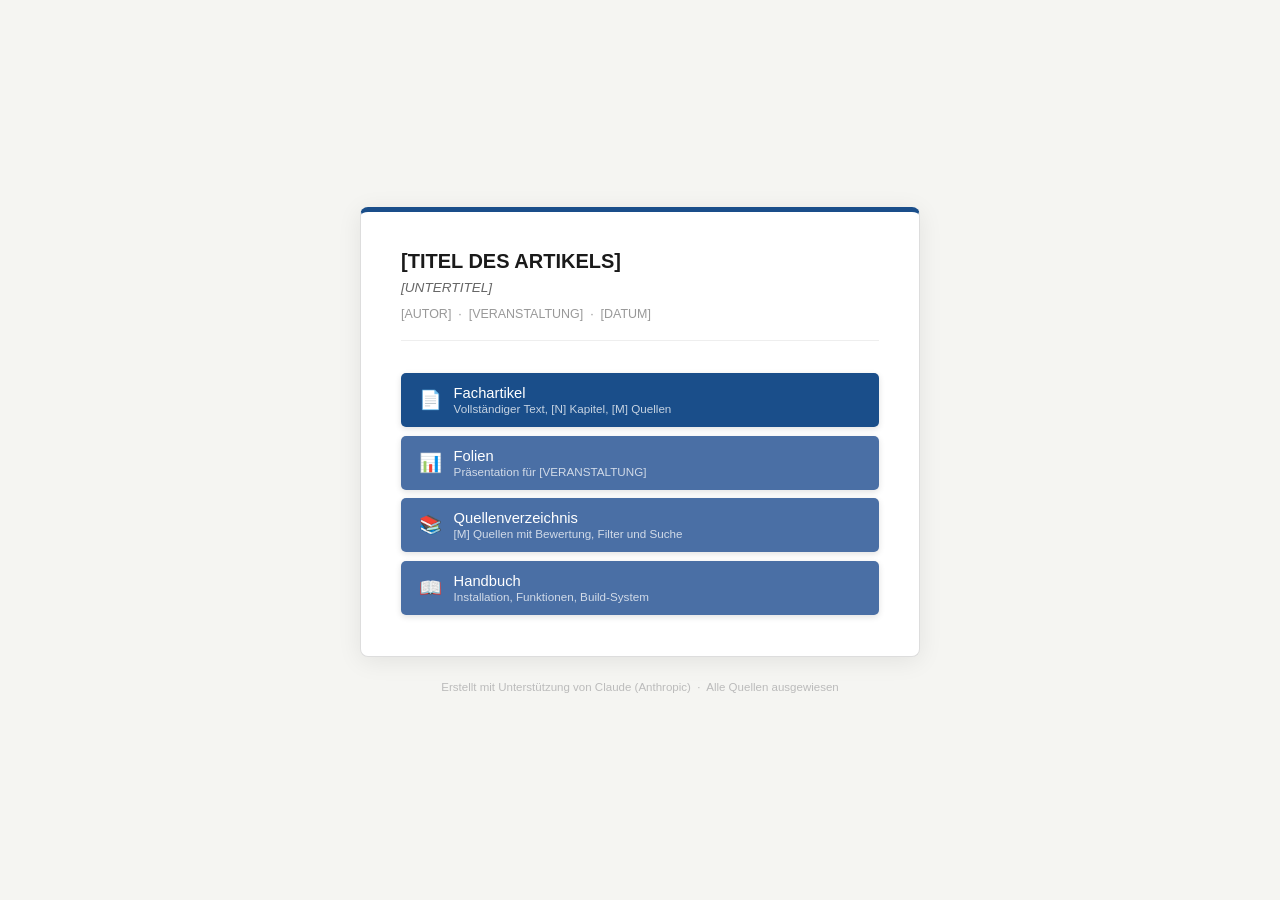
==== commit c1531bb3: "CLAUDE.md: autonomes Arbeiten verschärft, index.html: Setup-Panel entfernt - CLAUDE.md: Rückfrage-Ve" ====
--- a/index.html
+++ b/index.html
@@ -35,125 +35,6 @@
     .btn .desc { font-size: .73rem; opacity: .75; display: block; margin-top: .05rem; font-weight: 400; }
     .btn.muted { background: #4a6fa5; }
     .btn.muted:hover { background: #2e4e7a; }
-
-    /* ── Setup-Banner ── */
-    .setup-banner {
-      display: none;
-      background: linear-gradient(135deg, #e65100 0%, #ff8f00 100%);
-      color: #fff; border-radius: 6px;
-      padding: .85rem 1.1rem; margin-bottom: 1.2rem;
-      cursor: pointer; text-align: center;
-      font-weight: 600; font-size: .95rem;
-      box-shadow: 0 2px 10px rgba(230,81,0,.35);
-      animation: pulse-glow 2s ease-in-out infinite;
-    }
-    .setup-banner:hover { filter: brightness(1.08); }
-    .setup-banner .hint { font-size: .73rem; font-weight: 400; opacity: .85; margin-top: .15rem; }
-    @keyframes pulse-glow {
-      0%, 100% { box-shadow: 0 2px 10px rgba(230,81,0,.35); }
-      50% { box-shadow: 0 2px 20px rgba(230,81,0,.6); }
-    }
-
-    /* ── Setup-Panel ── */
-    .setup-panel {
-      display: none;
-      background: #fffbf5; border: 1px solid #f0d9b5; border-radius: 6px;
-      padding: 1.2rem 1.3rem; margin-bottom: 1.2rem;
-      font-size: .82rem; color: #333; line-height: 1.6;
-    }
-    .setup-panel h3 { font-size: .9rem; color: #e65100; margin-bottom: .6rem; }
-    .setup-panel .os-tabs { display: flex; gap: .3rem; margin-bottom: .8rem; }
-    .setup-panel .os-tab {
-      padding: .3rem .7rem; border-radius: 4px; border: 1px solid #ddd;
-      background: #fff; cursor: pointer; font-size: .75rem; font-family: inherit;
-      transition: all .15s;
-    }
-    .setup-panel .os-tab.active { background: #1a4e8a; color: #fff; border-color: #1a4e8a; }
-    .setup-panel .os-tab:hover:not(.active) { background: #f0f0f0; }
-    .setup-panel .os-content { display: none; }
-    .setup-panel .os-content.active { display: block; }
-    .setup-panel ol { padding-left: 1.4rem; }
-    .setup-panel li { margin-bottom: .5rem; }
-    .setup-panel a { color: #1a4e8a; font-weight: 500; }
-    .setup-panel code {
-      background: #f4f4f4; padding: .1rem .35rem; border-radius: 3px;
-      font-size: .78rem; font-family: "SF Mono", "Courier New", monospace;
-    }
-    .setup-panel .step-label {
-      display: inline-block; background: #1a4e8a; color: #fff;
-      font-size: .65rem; font-weight: 700; padding: .08rem .4rem;
-      border-radius: 3px; margin-right: .3rem; vertical-align: middle;
-    }
-    .setup-panel .optional { color: #999; font-size: .73rem; }
-
-    /* ── Onboarding-Formular ── */
-    .onboarding {
-      display: none;
-      background: #f8fafe; border: 1px solid #c5d5ea; border-radius: 6px;
-      padding: 1.3rem 1.4rem; margin-bottom: 1.2rem;
-    }
-    .onboarding h3 { font-size: .95rem; color: #1a4e8a; margin-bottom: .15rem; }
-    .onboarding .onb-sub { font-size: .75rem; color: #888; margin-bottom: 1rem; }
-    .onboarding label {
-      display: block; font-size: .78rem; font-weight: 600; color: #444;
-      margin-bottom: .2rem; margin-top: .7rem;
-    }
-    .onboarding label:first-of-type { margin-top: 0; }
-    .onboarding input[type="text"],
-    .onboarding input[type="date"],
-    .onboarding input[type="number"],
-    .onboarding textarea,
-    .onboarding select {
-      width: 100%; border: 1px solid #ccc; border-radius: 4px;
-      padding: .4rem .6rem; font-size: .82rem; font-family: inherit;
-      background: #fff; transition: border-color .15s;
-    }
-    .onboarding input:focus, .onboarding textarea:focus, .onboarding select:focus {
-      outline: none; border-color: #1a4e8a;
-    }
-    .onboarding textarea { resize: vertical; min-height: 2.5rem; }
-    .onboarding .hint-text { font-size: .7rem; color: #aaa; margin-top: .1rem; }
-    .onboarding .field-row {
-      display: grid; grid-template-columns: 1fr 1fr; gap: .8rem;
-    }
-    .onboarding .field-row > div > label { margin-top: 0; }
-    .onboarding .save-row {
-      margin-top: 1.2rem; display: flex; gap: .6rem; align-items: center;
-    }
-    .onboarding .save-btn {
-      background: linear-gradient(135deg, #1a4e8a, #2e6db5); color: #fff;
-      border: none; border-radius: 5px; padding: .6rem 1.4rem;
-      font-size: .88rem; font-weight: 600; cursor: pointer;
-      font-family: inherit; box-shadow: 0 2px 8px rgba(26,78,138,.3);
-      transition: filter .15s;
-    }
-    .onboarding .save-btn:hover { filter: brightness(1.1); }
-    .onboarding .save-status {
-      font-size: .78rem; color: #2e7d32; font-weight: 500; opacity: 0;
-      transition: opacity .3s;
-    }
-    .onboarding .save-status.show { opacity: 1; }
-
-    /* ── Tabs: Installation / Formular ── */
-    .panel-tabs {
-      display: flex; gap: .3rem; margin-bottom: 1rem;
-    }
-    .panel-tab {
-      padding: .35rem .8rem; border-radius: 5px; border: 1px solid #ddd;
-      background: #fff; cursor: pointer; font-size: .78rem; font-family: inherit;
-      font-weight: 500; transition: all .15s;
-    }
-    .panel-tab.active { background: #1a4e8a; color: #fff; border-color: #1a4e8a; }
-    .panel-tab:hover:not(.active) { background: #f0f0f0; }
-    .tab-content { display: none; }
-    .tab-content.active { display: block; }
-
-    .start-hint {
-      margin-top: .8rem; padding: .7rem .9rem;
-      background: #e8f5e9; border-radius: 5px; border-left: 3px solid #2e7d32;
-      font-size: .82rem;
-    }
-
     footer { margin-top: 1.5rem; font-size: .72rem; color: #bbb; text-align: center; }
   </style>
 </head>
@@ -162,159 +43,6 @@
   <h1 id="page-title">[TITEL DES ARTIKELS]</h1>
   <p class="subtitle" id="page-subtitle">[UNTERTITEL]</p>
   <p class="meta" id="page-meta">[AUTOR] &nbsp;·&nbsp; [VERANSTALTUNG] &nbsp;·&nbsp; [DATUM]</p>
-
-  <!-- Setup-Banner (pulsierend, nur bei frischem Projekt sichtbar) -->
-  <div class="setup-banner" id="setup-banner" onclick="toggleSetup()">
-    Projekt einrichten
-    <div class="hint">Erste Schritte — in 3 Minuten startklar</div>
-  </div>
-
-  <!-- Setup-Panel (aufklappbar, mit Tabs) -->
-  <div class="setup-panel" id="setup-panel">
-
-    <div class="panel-tabs">
-      <button class="panel-tab active" data-tab="install">1. Installation</button>
-      <button class="panel-tab" data-tab="projekt">2. Projekt konfigurieren</button>
-    </div>
-
-    <!-- Tab 1: Installation -->
-    <div class="tab-content active" id="tab-install">
-      <h3>Was du brauchst</h3>
-
-      <div class="os-tabs" id="os-tabs">
-        <button class="os-tab" data-os="mac">macOS</button>
-        <button class="os-tab" data-os="win">Windows</button>
-        <button class="os-tab" data-os="linux">Linux</button>
-      </div>
-
-      <!-- macOS -->
-      <div class="os-content" id="os-mac">
-        <ol>
-          <li><span class="step-label">1</span> <a href="https://code.visualstudio.com/download" target="_blank" rel="noopener">Visual Studio Code</a> installieren</li>
-          <li><span class="step-label">2</span> <a href="https://marketplace.visualstudio.com/items?itemName=anthropics.claude-code" target="_blank" rel="noopener">Claude Code Extension</a> im Marketplace installieren</li>
-          <li><span class="step-label">3</span> <a href="https://www.python.org/downloads/macos/" target="_blank" rel="noopener">Python 3</a> installieren<br><span class="optional">Prüfen: Terminal → <code>python3 --version</code></span></li>
-          <li><span class="step-label">4</span> <a href="https://console.anthropic.com/" target="_blank" rel="noopener">Anthropic Account</a> erstellen (für Claude)</li>
-          <li><span class="step-label">5</span> <span class="optional">Optional:</span> <a href="https://fal.ai/dashboard/keys" target="_blank" rel="noopener">fal.ai API-Key</a> für KI-Folienbilder → in <code>API Key.js</code> eintragen</li>
-        </ol>
-      </div>
-
-      <!-- Windows -->
-      <div class="os-content" id="os-win">
-        <ol>
-          <li><span class="step-label">1</span> <a href="https://code.visualstudio.com/download" target="_blank" rel="noopener">Visual Studio Code</a> installieren</li>
-          <li><span class="step-label">2</span> <a href="https://marketplace.visualstudio.com/items?itemName=anthropics.claude-code" target="_blank" rel="noopener">Claude Code Extension</a> im Marketplace installieren</li>
-          <li><span class="step-label">3</span> <a href="https://www.python.org/downloads/windows/" target="_blank" rel="noopener">Python 3</a> installieren<br><span class="optional">Wichtig: Bei der Installation „Add to PATH" aktivieren</span></li>
-          <li><span class="step-label">4</span> <a href="https://console.anthropic.com/" target="_blank" rel="noopener">Anthropic Account</a> erstellen (für Claude)</li>
-          <li><span class="step-label">5</span> <span class="optional">Optional:</span> <a href="https://fal.ai/dashboard/keys" target="_blank" rel="noopener">fal.ai API-Key</a> für KI-Folienbilder → in <code>API Key.js</code> eintragen</li>
-        </ol>
-      </div>
-
-      <!-- Linux -->
-      <div class="os-content" id="os-linux">
-        <ol>
-          <li><span class="step-label">1</span> <a href="https://code.visualstudio.com/download" target="_blank" rel="noopener">Visual Studio Code</a> installieren</li>
-          <li><span class="step-label">2</span> <a href="https://marketplace.visualstudio.com/items?itemName=anthropics.claude-code" target="_blank" rel="noopener">Claude Code Extension</a> im Marketplace installieren</li>
-          <li><span class="step-label">3</span> Python 3 — meist vorinstalliert<br><span class="optional">Prüfen: Terminal → <code>python3 --version</code></span></li>
-          <li><span class="step-label">4</span> <a href="https://console.anthropic.com/" target="_blank" rel="noopener">Anthropic Account</a> erstellen (für Claude)</li>
-          <li><span class="step-label">5</span> <span class="optional">Optional:</span> <a href="https://fal.ai/dashboard/keys" target="_blank" rel="noopener">fal.ai API-Key</a> für KI-Folienbilder → in <code>API Key.js</code> eintragen</li>
-        </ol>
-      </div>
-
-      <div class="start-hint">
-        <strong>Alles installiert?</strong> Weiter zu Tab <em>2. Projekt konfigurieren</em> →
-      </div>
-    </div>
-
-    <!-- Tab 2: Projekt-Formular -->
-    <div class="tab-content" id="tab-projekt">
-      <div class="onboarding" style="display:block;border:none;padding:0;margin:0;background:transparent">
-        <h3>Dein Artikel</h3>
-        <p class="onb-sub">Fülle die Felder aus und klicke „Speichern" — Claude liest diese Daten und legt sofort los.</p>
-
-        <label for="f-title">Titel des Artikels</label>
-        <input type="text" id="f-title" placeholder="z.B. Künstliche Intelligenz im Geometrieunterricht"/>
-
-        <label for="f-subtitle">Untertitel <span style="font-weight:400;color:#aaa">(optional)</span></label>
-        <input type="text" id="f-subtitle" placeholder="z.B. Von der Volksschule bis zum Hochschulstudium"/>
-
-        <div class="field-row" style="margin-top:.7rem">
-          <div>
-            <label for="f-author">Autor:in</label>
-            <input type="text" id="f-author" placeholder="Vorname Nachname"/>
-          </div>
-          <div>
-            <label for="f-affiliation">Institution / Rolle</label>
-            <input type="text" id="f-affiliation" placeholder="z.B. TU Graz"/>
-          </div>
-        </div>
-
-        <div class="field-row" style="margin-top:.7rem">
-          <div>
-            <label for="f-event">Veranstaltung</label>
-            <input type="text" id="f-event" placeholder="z.B. 20. Tag der Geometrie, TU Graz"/>
-          </div>
-          <div>
-            <label for="f-date">Datum</label>
-            <input type="date" id="f-date"/>
-          </div>
-        </div>
-
-        <label for="f-lang" style="margin-top:.7rem">Sprache des Artikels</label>
-        <select id="f-lang">
-          <option value="de" selected>Deutsch</option>
-          <option value="en">English</option>
-          <option value="fr">Français</option>
-          <option value="es">Español</option>
-          <option value="it">Italiano</option>
-        </select>
-
-        <div class="field-row" style="margin-top:.7rem">
-          <div>
-            <label for="f-sources">Quellenanzahl (Ziel)</label>
-            <input type="number" id="f-sources" value="100" min="10" max="500" step="10"/>
-            <div class="hint-text">Empfehlung: 80–150</div>
-          </div>
-          <div>
-            <label for="f-style">Bildstil Präsentation</label>
-            <select id="f-style">
-              <option value="">Kein — später wählen</option>
-              <option value="architectural photography, blue tones, minimal, elegant">Architektur-Fotografie</option>
-              <option value="watercolor painting, soft pastel tones, organic shapes">Aquarell</option>
-              <option value="abstract geometric shapes, vibrant colors, minimal">Abstrakt-Geometrisch</option>
-              <option value="blueprint technical drawing, white lines on deep blue">Blueprint</option>
-              <option value="nature landscape photography, serene, wide angle">Naturlandschaft</option>
-              <option value="minimalist line art, black on white, clean">Minimalistisch</option>
-            </select>
-          </div>
-        </div>
-
-        <label for="f-chapters" style="margin-top:.7rem">Kapitelstruktur (Kapitel 3–8)</label>
-        <select id="f-chapters">
-          <option value="auto" selected>Claude wählt automatisch passende Kapitel</option>
-          <option value="custom">Eigene Kapitelthemen vorgeben (unten eintragen)</option>
-        </select>
-
-        <textarea id="f-chapters-custom" rows="3" style="display:none;margin-top:.3rem" placeholder="Kapitel 3: Volksschule&#10;Kapitel 4: Sekundarstufe I&#10;Kapitel 5: ..."></textarea>
-
-        <label for="f-relevance-topic" style="margin-top:.7rem">Kernthema (für Quellen-Relevanz)</label>
-        <input type="text" id="f-relevance-topic" placeholder="z.B. KI im Geometrieunterricht"/>
-        <div class="hint-text">Beschreibt, woran die Relevanz einer Quelle gemessen wird</div>
-
-        <label for="f-notes" style="margin-top:.7rem">Besondere Schwerpunkte <span style="font-weight:400;color:#aaa">(optional)</span></label>
-        <textarea id="f-notes" rows="2" placeholder="z.B. Fokus auf Österreich, Volksschule bis Matura, bestimmte Tools..."></textarea>
-
-        <div class="save-row">
-          <button class="save-btn" onclick="saveMeta()">Speichern → meta.json</button>
-          <span class="save-status" id="save-status">Gespeichert!</span>
-        </div>
-
-        <div class="start-hint" style="margin-top:1rem">
-          <strong>Nach dem Speichern:</strong> Öffne das Claude-Panel in VS Code → eintippen: <code>Leg los</code><br>
-          Claude liest die meta.json und beginnt sofort mit der Arbeit.
-        </div>
-      </div>
-    </div>
-  </div>
 
   <a class="btn" href="standalone.html">
     <span class="icon">📄</span>
@@ -334,155 +62,5 @@
   </a>
 </div>
 <footer>Erstellt mit Unterstützung von Claude (Anthropic) &nbsp;·&nbsp; Alle Quellen ausgewiesen</footer>
-
-<script>
-(function() {
-  /* ── OS-Erkennung ── */
-  var ua = navigator.userAgent || navigator.platform || "";
-  var os = /Win/.test(ua) ? "win" : /Linux/.test(ua) ? "linux" : "mac";
-
-  /* ── Frisches Projekt? Banner zeigen wenn standalone.html nicht existiert ── */
-  var banner = document.getElementById("setup-banner");
-  var xhr = new XMLHttpRequest();
-  xhr.open("HEAD", "standalone.html", true);
-  xhr.onload = function() {
-    if (xhr.status >= 400) showSetupBanner();
-  };
-  xhr.onerror = function() { showSetupBanner(); };
-  try { xhr.send(); } catch(e) { showSetupBanner(); }
-
-  function showSetupBanner() {
-    banner.style.display = "block";
-    /* Lade bestehende meta.json-Werte ins Formular */
-    loadMeta();
-  }
-
-  /* ── Setup-Panel toggle ── */
-  window.toggleSetup = function() {
-    var panel = document.getElementById("setup-panel");
-    var visible = panel.style.display === "block";
-    panel.style.display = visible ? "none" : "block";
-    if (!visible) activateOS(os);
-  };
-
-  /* ── OS-Tabs ── */
-  function activateOS(id) {
-    document.querySelectorAll(".os-tab").forEach(function(t) {
-      t.classList.toggle("active", t.dataset.os === id);
-    });
-    document.querySelectorAll(".os-content").forEach(function(c) {
-      c.classList.toggle("active", c.id === "os-" + id);
-    });
-  }
-  document.querySelectorAll(".os-tab").forEach(function(tab) {
-    tab.addEventListener("click", function() { activateOS(tab.dataset.os); });
-  });
-
-  /* ── Kapitelstruktur Toggle ── */
-  document.getElementById("f-chapters").addEventListener("change", function() {
-    document.getElementById("f-chapters-custom").style.display =
-      this.value === "custom" ? "block" : "none";
-  });
-
-  /* ── Panel-Tabs (Installation / Projekt) ── */
-  document.querySelectorAll(".panel-tab").forEach(function(tab) {
-    tab.addEventListener("click", function() {
-      document.querySelectorAll(".panel-tab").forEach(function(t) { t.classList.remove("active"); });
-      document.querySelectorAll(".tab-content").forEach(function(c) { c.classList.remove("active"); });
-      tab.classList.add("active");
-      document.getElementById("tab-" + tab.dataset.tab).classList.add("active");
-      if (tab.dataset.tab === "install") activateOS(os);
-    });
-  });
-
-  /* ── meta.json laden (bestehende Werte ins Formular) ── */
-  function loadMeta() {
-    fetch("content/meta.json").then(function(r) { return r.json(); }).then(function(m) {
-      if (m.title && m.title.indexOf("[") !== 0) document.getElementById("f-title").value = m.title;
-      if (m.subtitle && m.subtitle.indexOf("[") !== 0) document.getElementById("f-subtitle").value = m.subtitle;
-      if (m.authors && m.authors[0]) {
-        if (m.authors[0].name && m.authors[0].name.indexOf("[") !== 0) document.getElementById("f-author").value = m.authors[0].name;
-        if (m.authors[0].affiliation && m.authors[0].affiliation.indexOf("[") !== 0) document.getElementById("f-affiliation").value = m.authors[0].affiliation;
-      }
-      if (m.event && m.event.indexOf("[") !== 0) document.getElementById("f-event").value = m.event;
-      if (m.date && m.date.indexOf("[") !== 0) document.getElementById("f-date").value = m.date;
-      if (m.lang) document.getElementById("f-lang").value = m.lang;
-      if (m.relevance_topic && m.relevance_topic.indexOf("[") !== 0) document.getElementById("f-relevance-topic").value = m.relevance_topic;
-    }).catch(function() { /* kein meta.json vorhanden, OK */ });
-  }
-
-  /* ── meta.json speichern ── */
-  window.saveMeta = function() {
-    var title = document.getElementById("f-title").value.trim();
-    var subtitle = document.getElementById("f-subtitle").value.trim();
-    var author = document.getElementById("f-author").value.trim();
-    var affiliation = document.getElementById("f-affiliation").value.trim();
-    var event = document.getElementById("f-event").value.trim();
-    var date = document.getElementById("f-date").value;
-    var lang = document.getElementById("f-lang").value;
-    var sources = parseInt(document.getElementById("f-sources").value) || 100;
-    var style = document.getElementById("f-style").value;
-    var relevanceTopic = document.getElementById("f-relevance-topic").value.trim() || title;
-    var notes = document.getElementById("f-notes").value.trim();
-    var chaptersMode = document.getElementById("f-chapters").value;
-    var chaptersCustom = document.getElementById("f-chapters-custom").value.trim();
-
-    if (!title) { alert("Bitte gib einen Titel ein."); return; }
-    if (!author) { alert("Bitte gib einen Autorennamen ein."); return; }
-
-    var meta = {
-      title: title,
-      subtitle: subtitle || "",
-      abstract: "",
-      authors: [{
-        name: author,
-        affiliation: affiliation || ""
-      }],
-      date: date || "",
-      event: event || "",
-      lang: lang,
-      note: "Erstellt mit Unterstützung von Claude (Anthropic). Alle Quellen sind ausgewiesen.",
-      chapters: [
-        "01_einleitung.md", "02_grundlagen.md",
-        "03_thema_a.md", "04_thema_b.md", "05_thema_c.md",
-        "06_thema_d.md", "07_thema_e.md", "08_thema_f.md",
-        "09_herausforderungen.md", "10_ausblick.md"
-      ],
-      source_count: 0,
-      target_sources: sources,
-      image_style: style,
-      notes: notes,
-      chapter_mode: chaptersMode,
-      chapter_wishes: chaptersCustom,
-      relevance_topic: relevanceTopic,
-      relevance_3: "",
-      relevance_2: "",
-      relevance_1: ""
-    };
-
-    var json = JSON.stringify(meta, null, 2);
-
-    /* Methode 1: Download als Datei */
-    var blob = new Blob([json], { type: "application/json" });
-    var a = document.createElement("a");
-    a.href = URL.createObjectURL(blob);
-    a.download = "meta.json";
-    a.click();
-    URL.revokeObjectURL(a.href);
-
-    /* Status anzeigen */
-    var st = document.getElementById("save-status");
-    st.textContent = "Heruntergeladen! → Ersetze damit content/meta.json";
-    st.classList.add("show");
-    setTimeout(function() { st.classList.remove("show"); }, 5000);
-
-    /* Seitentitel aktualisieren */
-    document.getElementById("page-title").textContent = title;
-    if (subtitle) document.getElementById("page-subtitle").textContent = subtitle;
-    document.getElementById("page-meta").innerHTML =
-      author + (event ? " &nbsp;·&nbsp; " + event : "") + (date ? " &nbsp;·&nbsp; " + date : "");
-  };
-})();
-</script>
 </body>
 </html>
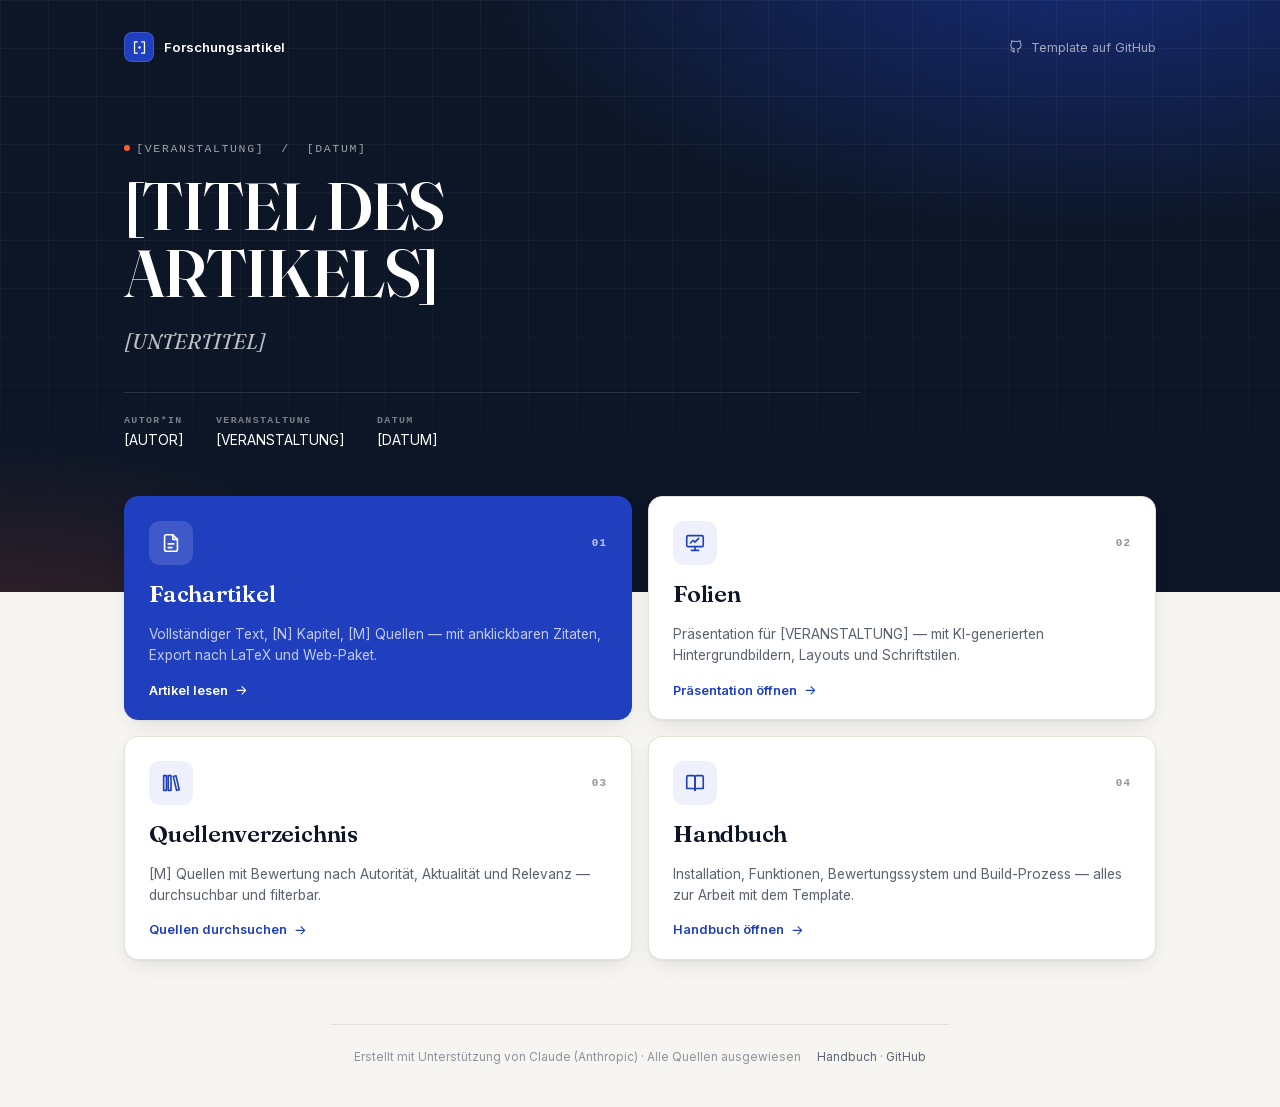
==== commit 7f13439e: "Redesign mit SVG-Icons, Forschungsdesiderata und Prüfdurchgängen Design - Gemeinsames Designsystem (" ====
--- a/index.html
+++ b/index.html
@@ -4,63 +4,125 @@
   <meta charset="UTF-8"/>
   <meta name="viewport" content="width=device-width,initial-scale=1.0"/>
   <title>[TITEL] — [AUTOR]</title>
+  <link rel="stylesheet" href="assets/css/site.css"/>
+  <script src="assets/icons.js"></script>
   <style>
     *, *::before, *::after { box-sizing: border-box; margin: 0; padding: 0; }
-    html { font-size: 16px; background: #f5f5f2; }
-    body {
-      font-family: "Helvetica Neue", Arial, sans-serif;
-      min-height: 100vh;
-      display: flex; flex-direction: column; align-items: center; justify-content: center;
-      padding: 2rem 1.5rem;
+    html { background: var(--paper); }
+    body { font-family: var(--font-ui); color: var(--text); min-height: 100vh; display: flex; flex-direction: column; -webkit-font-smoothing: antialiased; }
+
+    /* ── Hero ── */
+    .hero {
+      position: relative; overflow: hidden; color: #fff;
+      background:
+        radial-gradient(900px 420px at 85% -10%, rgba(31,63,191,.55), transparent 70%),
+        radial-gradient(600px 300px at 0% 110%, rgba(255,90,54,.18), transparent 70%),
+        var(--ink);
+      padding: 2rem 0 9rem;
     }
+    .hero::before {
+      content: ''; position: absolute; inset: 0; pointer-events: none;
+      background-image:
+        linear-gradient(rgba(255,255,255,.045) 1px, transparent 1px),
+        linear-gradient(90deg, rgba(255,255,255,.045) 1px, transparent 1px);
+      background-size: 48px 48px;
+      -webkit-mask-image: linear-gradient(180deg, #000 30%, transparent 95%); mask-image: linear-gradient(180deg, #000 30%, transparent 95%);
+    }
+    .hero-inner { position: relative; max-width: 1080px; margin: 0 auto; padding: 0 1.5rem; }
+    .hero-top { display: flex; align-items: center; justify-content: space-between; margin-bottom: 5rem; }
+    .wordmark { display: flex; align-items: center; gap: .6rem; font: 600 .82rem var(--font-ui); color: #fff; text-decoration: none; }
+    .wordmark .brand-mark { width: 30px; height: 30px; border-radius: 8px; background: var(--primary); display: grid; place-items: center; box-shadow: inset 0 0 0 1px rgba(255,255,255,.14); }
+    .wordmark .brand-mark .ic { width: 17px; height: 17px; }
+    .hero-top .gh { display: inline-flex; align-items: center; gap: .45rem; color: rgba(255,255,255,.6); font-size: .78rem; text-decoration: none; }
+    .hero-top .gh:hover { color: #fff; }
+    .hero .kicker { color: rgba(255,255,255,.6); }
+    .hero h1 {
+      font-family: var(--font-display); font-weight: 600; font-size: clamp(2.3rem, 5.6vw, 4.1rem);
+      line-height: 1.02; letter-spacing: -.025em; max-width: 15ch; margin: 1.2rem 0 1.2rem;
+      font-variation-settings: "opsz" 144;
+    }
+    .hero .subtitle { font-family: var(--font-display); font-style: italic; font-size: clamp(1.05rem, 2vw, 1.3rem); color: rgba(255,255,255,.72); max-width: 40rem; line-height: 1.45; }
+    .hero-meta { display: flex; flex-wrap: wrap; gap: .6rem 2rem; margin-top: 2.2rem; padding-top: 1.4rem; border-top: 1px solid rgba(255,255,255,.12); max-width: 46rem; }
+    .hero-meta div { font-size: .86rem; color: #fff; }
+    .hero-meta span { display: block; font: 600 .62rem/1 var(--font-mono); letter-spacing: .14em; text-transform: uppercase; color: rgba(255,255,255,.45); margin-bottom: .4rem; }
+
+    /* ── Karten ── */
+    main { position: relative; max-width: 1080px; width: 100%; margin: -6rem auto 0; padding: 0 1.5rem; flex: 1; }
+    .cards { display: grid; grid-template-columns: repeat(2, 1fr); gap: 1rem; }
+    @media (max-width: 760px) { .cards { grid-template-columns: 1fr; } }
     .card {
-      background: #fff; border: 1px solid #ddd; border-top: 5px solid #1a4e8a;
-      border-radius: 8px; padding: 2.2rem 2.5rem 2rem;
-      max-width: 560px; width: 100%;
-      box-shadow: 0 4px 24px rgba(0,0,0,.08);
+      position: relative; display: flex; flex-direction: column; gap: 1rem;
+      background: var(--surface); border: 1px solid var(--line); border-radius: 14px;
+      padding: 1.5rem 1.5rem 1.35rem; text-decoration: none; color: var(--text);
+      box-shadow: var(--shadow); transition: transform .2s, box-shadow .2s, border-color .2s;
     }
-    .card h1 { font-size: 1.25rem; font-weight: 700; color: #1a1a1a; line-height: 1.3; margin-bottom: .3rem; }
-    .card .subtitle { font-size: .85rem; color: #666; font-style: italic; margin-bottom: .6rem; line-height: 1.4; }
-    .card .meta { font-size: .78rem; color: #999; margin-bottom: 2rem; padding-bottom: 1.2rem; border-bottom: 1px solid #eee; }
-    .btn {
-      display: flex; align-items: center; gap: .75rem;
-      background: #1a4e8a; color: #fff; text-decoration: none;
-      border-radius: 5px; padding: .75rem 1.1rem; margin-bottom: .55rem;
-      font-size: .92rem; font-weight: 500;
-      box-shadow: 0 2px 6px rgba(0,0,0,.12); transition: background .15s;
-    }
-    .btn:hover { background: #0d2e55; }
-    .btn .icon { font-size: 1.15rem; flex-shrink: 0; }
-    .btn .label { flex: 1; }
-    .btn .desc { font-size: .73rem; opacity: .75; display: block; margin-top: .05rem; font-weight: 400; }
-    .btn.muted { background: #4a6fa5; }
-    .btn.muted:hover { background: #2e4e7a; }
-    footer { margin-top: 1.5rem; font-size: .72rem; color: #bbb; text-align: center; }
+    .card:hover { transform: translateY(-3px); box-shadow: var(--shadow-lg); border-color: var(--line-strong); }
+    .card-top { display: flex; align-items: center; justify-content: space-between; }
+    .card-icon { width: 44px; height: 44px; border-radius: 11px; display: grid; place-items: center; background: var(--primary-soft); color: var(--primary); }
+    .card-icon .ic { width: 22px; height: 22px; }
+    .card-num { font: 600 .68rem var(--font-mono); color: var(--faint); letter-spacing: .1em; }
+    .card h2 { font-family: var(--font-display); font-weight: 600; font-size: 1.45rem; letter-spacing: -.01em; color: var(--ink); line-height: 1.15; }
+    .card p { font-size: .86rem; color: var(--muted); line-height: 1.55; }
+    .card-go { margin-top: auto; display: inline-flex; align-items: center; gap: .4rem; font-size: .8rem; font-weight: 600; color: var(--primary); }
+    .card-go .ic { transition: transform .2s; }
+    .card:hover .card-go .ic { transform: translateX(3px); }
+    .card.primary { background: var(--primary); border-color: var(--primary); color: #fff; }
+    .card.primary h2, .card.primary .card-go { color: #fff; }
+    .card.primary p, .card.primary .card-num { color: rgba(255,255,255,.72); }
+    .card.primary .card-icon { background: rgba(255,255,255,.14); color: #fff; }
   </style>
 </head>
 <body>
-<div class="card">
-  <h1 id="page-title">[TITEL DES ARTIKELS]</h1>
-  <p class="subtitle" id="page-subtitle">[UNTERTITEL]</p>
-  <p class="meta" id="page-meta">[AUTOR] &nbsp;·&nbsp; [VERANSTALTUNG] &nbsp;·&nbsp; [DATUM]</p>
 
-  <a class="btn" href="standalone.html">
-    <span class="icon">📄</span>
-    <span class="label">Fachartikel<span class="desc">Vollständiger Text, [N] Kapitel, [M] Quellen</span></span>
-  </a>
-  <a class="btn muted" href="presentation/index.html">
-    <span class="icon">📊</span>
-    <span class="label">Folien<span class="desc">Präsentation für [VERANSTALTUNG]</span></span>
-  </a>
-  <a class="btn muted" href="quellen.html">
-    <span class="icon">📚</span>
-    <span class="label">Quellenverzeichnis<span class="desc">[M] Quellen mit Bewertung, Filter und Suche</span></span>
-  </a>
-  <a class="btn muted" href="handbuch.html">
-    <span class="icon">📖</span>
-    <span class="label">Handbuch<span class="desc">Installation, Funktionen, Build-System</span></span>
-  </a>
-</div>
-<footer>Erstellt mit Unterstützung von Claude (Anthropic) &nbsp;·&nbsp; Alle Quellen ausgewiesen</footer>
+<section class="hero">
+  <div class="hero-inner">
+    <div class="hero-top">
+      <a class="wordmark" href="index.html"><span class="brand-mark" data-icon="mark"></span>Forschungsartikel</a>
+      <a class="gh" href="https://github.com/harubert/claude-research" target="_blank" rel="noopener"><span data-icon="github"></span>Template auf GitHub</a>
+    </div>
+    <div class="kicker"><span class="dot"></span><span id="page-kicker">[VERANSTALTUNG] &nbsp;/&nbsp; [DATUM]</span></div>
+    <h1 id="page-title">[TITEL DES ARTIKELS]</h1>
+    <p class="subtitle" id="page-subtitle">[UNTERTITEL]</p>
+    <div class="hero-meta" id="page-meta">
+      <div><span>Autor*in</span>[AUTOR]</div>
+      <div><span>Veranstaltung</span>[VERANSTALTUNG]</div>
+      <div><span>Datum</span>[DATUM]</div>
+    </div>
+  </div>
+</section>
+
+<main>
+  <div class="cards">
+    <a class="card primary" href="standalone.html">
+      <div class="card-top"><span class="card-icon" data-icon="article"></span><span class="card-num">01</span></div>
+      <h2>Fachartikel</h2>
+      <p>Vollständiger Text, [N] Kapitel, [M] Quellen — mit anklickbaren Zitaten, Export nach LaTeX und Web-Paket.</p>
+      <span class="card-go">Artikel lesen <span data-icon="arrow-right"></span></span>
+    </a>
+    <a class="card" href="presentation/index.html">
+      <div class="card-top"><span class="card-icon" data-icon="slides"></span><span class="card-num">02</span></div>
+      <h2>Folien</h2>
+      <p>Präsentation für [VERANSTALTUNG] — mit KI-generierten Hintergrundbildern, Layouts und Schriftstilen.</p>
+      <span class="card-go">Präsentation öffnen <span data-icon="arrow-right"></span></span>
+    </a>
+    <a class="card" href="quellen.html">
+      <div class="card-top"><span class="card-icon" data-icon="library"></span><span class="card-num">03</span></div>
+      <h2>Quellenverzeichnis</h2>
+      <p>[M] Quellen mit Bewertung nach Autorität, Aktualität und Relevanz — durchsuchbar und filterbar.</p>
+      <span class="card-go">Quellen durchsuchen <span data-icon="arrow-right"></span></span>
+    </a>
+    <a class="card" href="handbuch.html">
+      <div class="card-top"><span class="card-icon" data-icon="handbook"></span><span class="card-num">04</span></div>
+      <h2>Handbuch</h2>
+      <p>Installation, Funktionen, Bewertungssystem und Build-Prozess — alles zur Arbeit mit dem Template.</p>
+      <span class="card-go">Handbuch öffnen <span data-icon="arrow-right"></span></span>
+    </a>
+  </div>
+</main>
+
+<footer class="site-footer" style="max-width:1080px;padding-left:1.5rem;padding-right:1.5rem">
+  <span>Erstellt mit Unterstützung von Claude (Anthropic) · Alle Quellen ausgewiesen</span>
+  <span><a href="handbuch.html">Handbuch</a> · <a href="https://github.com/harubert/claude-research" target="_blank" rel="noopener">GitHub</a></span>
+</footer>
 </body>
-</html>+</html>
--- a/assets/css/site.css
+++ b/assets/css/site.css
@@ -0,0 +1,191 @@
+/* ============================================================
+   site.css — Designsystem: Tokens, Schriften, Navigation, Badges
+   Gemeinsam für index.html, standalone.html, quellen.html, handbuch.html
+   ============================================================ */
+
+/* ── Schriften (lokal, DSGVO-konform) ── */
+@font-face { font-family: 'Inter'; font-weight: 400 700; font-display: swap; src: url('../../presentation/fonts/inter.woff2') format('woff2'); }
+@font-face { font-family: 'Fraunces'; font-style: normal; font-weight: 400 900; font-display: swap; src: url('../../presentation/fonts/fraunces-normal.woff2') format('woff2'); }
+@font-face { font-family: 'Fraunces'; font-style: italic; font-weight: 400 900; font-display: swap; src: url('../../presentation/fonts/fraunces-italic.woff2') format('woff2'); }
+
+:root {
+  /* Farben */
+  --ink:          #0d1626;
+  --ink-2:        #1b2940;
+  --primary:      #1f3fbf;
+  --primary-dark: #162e8f;
+  --primary-soft: #eef1fc;
+  --accent:       #ff5a36;
+  --paper:        #f6f5f1;
+  --surface:      #ffffff;
+  --line:         #e4e2db;
+  --line-strong:  #cfccc2;
+  --text:         #141a24;
+  --muted:        #5b6371;
+  --faint:        #8d929c;
+
+  /* Score-Stufen */
+  --s5: #0b6e4f;
+  --s4: #2e9a6a;
+  --s3: #d4880f;
+  --s2: #c23b22;
+  --star: #e5a50a;
+  --star-off: #dedbd2;
+
+  /* Typografie */
+  --font-display: 'Fraunces', Georgia, 'Times New Roman', serif;
+  --font-ui:      'Inter', system-ui, -apple-system, 'Segoe UI', Roboto, sans-serif;
+  --font-read:    Charter, 'Iowan Old Style', 'Source Serif Pro', Georgia, serif;
+  --font-mono:    ui-monospace, 'SF Mono', 'Cascadia Mono', Consolas, 'Liberation Mono', monospace;
+
+  /* Form */
+  --radius:    10px;
+  --radius-sm: 6px;
+  --shadow-sm: 0 1px 2px rgba(13,22,38,.06), 0 1px 1px rgba(13,22,38,.04);
+  --shadow:    0 1px 2px rgba(13,22,38,.05), 0 8px 24px -8px rgba(13,22,38,.14);
+  --shadow-lg: 0 24px 60px -20px rgba(13,22,38,.35);
+  --topbar-h:  56px;
+}
+
+/* ── Icons ── */
+.ic { width: 1.15em; height: 1.15em; flex-shrink: 0; vertical-align: -0.2em; display: inline-block; }
+[data-icon] { display: inline-flex; align-items: center; }
+
+/* ── Kicker / Labels ── */
+.kicker {
+  font-family: var(--font-mono); font-size: .72rem; font-weight: 500;
+  letter-spacing: .14em; text-transform: uppercase; color: var(--muted);
+}
+.kicker .dot { display: inline-block; width: 6px; height: 6px; border-radius: 50%; background: var(--accent); margin-right: .55em; vertical-align: .12em; }
+
+/* ── Topbar ── */
+.topbar {
+  position: fixed; top: 0; left: 0; right: 0; z-index: 800;
+  height: var(--topbar-h);
+  background: rgba(13,22,38,.94);
+  -webkit-backdrop-filter: saturate(140%) blur(12px); backdrop-filter: saturate(140%) blur(12px);
+  border-bottom: 1px solid rgba(255,255,255,.06);
+  font-family: var(--font-ui);
+}
+.topbar-inner {
+  max-width: 1240px; height: 100%; margin: 0 auto; padding: 0 1.25rem;
+  display: flex; align-items: center; gap: 1.25rem;
+}
+.topbar .brand {
+  display: flex; align-items: center; gap: .65rem; min-width: 0; flex: 1;
+  color: #fff; text-decoration: none;
+}
+.topbar .brand-mark {
+  width: 28px; height: 28px; border-radius: 7px; flex-shrink: 0;
+  background: var(--primary); display: grid; place-items: center; color: #fff;
+  box-shadow: inset 0 0 0 1px rgba(255,255,255,.12);
+}
+.topbar .brand-mark .ic { width: 16px; height: 16px; }
+.topbar .brand-text { display: flex; flex-direction: column; min-width: 0; line-height: 1.15; }
+.topbar .brand-title {
+  font-size: .84rem; font-weight: 600; color: #fff;
+  white-space: nowrap; overflow: hidden; text-overflow: ellipsis;
+}
+.topbar .brand-sub { font-family: var(--font-mono); font-size: .62rem; letter-spacing: .12em; text-transform: uppercase; color: rgba(255,255,255,.45); }
+.topbar nav { display: flex; align-items: center; gap: .15rem; }
+.topbar nav a, .topbar .tb-btn {
+  display: inline-flex; align-items: center; gap: .45rem;
+  padding: .45rem .7rem; border-radius: 7px;
+  font-size: .8rem; font-weight: 500; color: rgba(255,255,255,.72);
+  text-decoration: none; background: none; border: 0; cursor: pointer; font-family: inherit;
+  transition: color .15s, background .15s; position: relative; white-space: nowrap;
+}
+.topbar nav a:hover, .topbar .tb-btn:hover { color: #fff; background: rgba(255,255,255,.07); }
+.topbar nav a.active { color: #fff; }
+.topbar nav a.active::after {
+  content: ''; position: absolute; left: .7rem; right: .7rem; bottom: -9px; height: 2px;
+  background: var(--accent); border-radius: 2px;
+}
+.topbar .tb-tools { display: flex; align-items: center; gap: .1rem; padding-left: .9rem; margin-left: .3rem; border-left: 1px solid rgba(255,255,255,.1); }
+.topbar .tb-btn { padding: .45rem .55rem; }
+.topbar .tb-btn .tb-label { display: none; }
+.topbar .progress {
+  position: absolute; left: 0; bottom: -1px; height: 2px; width: 0;
+  background: linear-gradient(90deg, var(--accent), #ff9a3d);
+  transition: width .1s linear;
+}
+
+/* Tooltip für Icon-Buttons */
+[data-tip] { position: relative; }
+[data-tip]:hover::before {
+  content: attr(data-tip); position: absolute; top: calc(100% + 10px); left: 50%; transform: translateX(-50%);
+  background: var(--ink); color: #fff; font: 500 .7rem/1 var(--font-ui); padding: .45rem .6rem; border-radius: 6px;
+  white-space: nowrap; pointer-events: none; box-shadow: var(--shadow); border: 1px solid rgba(255,255,255,.08); z-index: 10;
+}
+
+@media (max-width: 860px) {
+  .topbar nav a .nav-label { display: none; }
+  .topbar .brand-sub { display: none; }
+}
+@media (max-width: 520px) {
+  .topbar .brand-text { display: none; }
+}
+
+/* ── Buttons ── */
+.btn {
+  display: inline-flex; align-items: center; justify-content: center; gap: .5rem;
+  padding: .6rem 1rem; border-radius: var(--radius-sm); border: 1px solid transparent;
+  font: 600 .84rem/1.2 var(--font-ui); cursor: pointer; text-decoration: none;
+  transition: background .15s, border-color .15s, color .15s, transform .1s;
+}
+.btn:active { transform: translateY(1px); }
+.btn-primary { background: var(--primary); color: #fff; }
+.btn-primary:hover { background: var(--primary-dark); }
+.btn-ghost { background: var(--surface); color: var(--text); border-color: var(--line-strong); }
+.btn-ghost:hover { border-color: var(--text); }
+.btn:disabled { opacity: .5; cursor: default; }
+
+/* ── Badges ── */
+.badge {
+  display: inline-flex; align-items: center; gap: .3rem;
+  font: 500 .68rem/1 var(--font-ui); letter-spacing: .01em;
+  padding: .28rem .5rem .28rem .42rem; border-radius: 999px; white-space: nowrap;
+  color: var(--muted);
+  background: color-mix(in srgb, currentColor 8%, transparent);
+  border: 1px solid color-mix(in srgb, currentColor 24%, transparent);
+}
+.badge .ic { width: 12px; height: 12px; vertical-align: 0; }
+.badge-peer        { color: #0b6e4f; }
+.badge-institution { color: #1f3fbf; }
+.badge-book        { color: #6b3fa0; }
+.badge-preprint    { color: #b8650a; }
+.badge-web         { color: #5b6371; }
+.badge-austria     { color: #b00e29; }
+.badge-austria .ic { width: 14px; }
+.badge-openaccess  { color: #0b7a6e; }
+.badge-paywall     { color: #a8323e; }
+.badge-math        { color: #1f3fbf; }
+.badge-empirical   { color: #0e7490; }
+.badge-review      { color: #6d28d9; }
+.badge-theory      { color: #b45309; }
+.badge-practice    { color: #3f7d20; }
+.badge-technology  { color: #1d4ed8; }
+.badge-age         { color: #374151; }
+.badge-cited       { color: #fff; background: var(--primary); border-color: var(--primary); font-weight: 600; }
+
+/* ── Sterne ── */
+.stars { display: inline-flex; align-items: center; gap: 1px; white-space: nowrap; }
+.stars .ic { width: 14px; height: 14px; vertical-align: 0; }
+.stars .on  { color: var(--star); fill: var(--star); }
+.stars .off { color: var(--star-off); fill: var(--star-off); }
+.score-num { font: 600 .7rem/1 var(--font-mono); color: var(--muted); margin-left: .4rem; }
+
+/* ── Footer ── */
+.site-footer {
+  max-width: 1240px; margin: 4rem auto 0; padding: 1.5rem 1.25rem 2.5rem;
+  border-top: 1px solid var(--line); display: flex; justify-content: space-between; gap: 1rem; flex-wrap: wrap;
+  font: 400 .74rem/1.5 var(--font-ui); color: var(--faint);
+}
+.site-footer a { color: var(--muted); text-decoration: none; }
+.site-footer a:hover { color: var(--primary); }
+
+/* ── Druck ── */
+@media print {
+  .topbar, .no-print { display: none !important; }
+  body { padding-top: 0 !important; }
+}
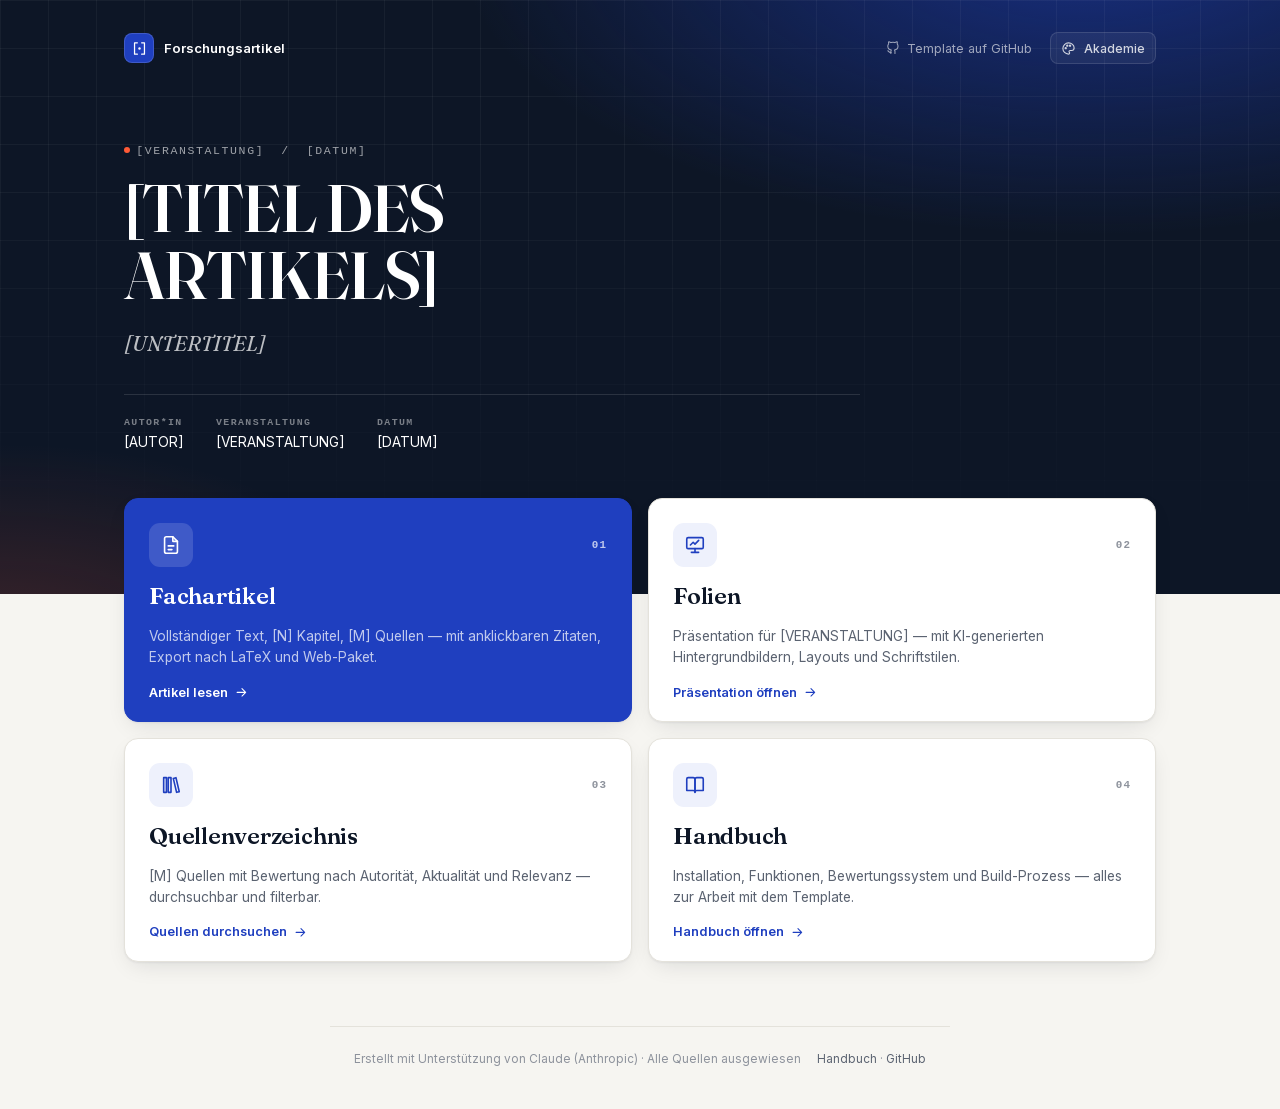
==== commit 155e53bb: "Sechs umschaltbare Stile, neue Screenshots, Fix für Gender-Sternchen - Stil-Umschalter (assets/theme" ====
--- a/index.html
+++ b/index.html
@@ -5,6 +5,7 @@
   <meta name="viewport" content="width=device-width,initial-scale=1.0"/>
   <title>[TITEL] — [AUTOR]</title>
   <link rel="stylesheet" href="assets/css/site.css"/>
+  <script src="assets/theme.js"></script>
   <script src="assets/icons.js"></script>
   <style>
     *, *::before, *::after { box-sizing: border-box; margin: 0; padding: 0; }
@@ -15,9 +16,9 @@
     .hero {
       position: relative; overflow: hidden; color: #fff;
       background:
-        radial-gradient(900px 420px at 85% -10%, rgba(31,63,191,.55), transparent 70%),
-        radial-gradient(600px 300px at 0% 110%, rgba(255,90,54,.18), transparent 70%),
-        var(--ink);
+        radial-gradient(900px 420px at 85% -10%, color-mix(in srgb, var(--primary) 60%, transparent), transparent 70%),
+        radial-gradient(600px 300px at 0% 110%, color-mix(in srgb, var(--accent) 20%, transparent), transparent 70%),
+        var(--hero-bg);
       padding: 2rem 0 9rem;
     }
     .hero::before {
@@ -33,6 +34,7 @@
     .wordmark { display: flex; align-items: center; gap: .6rem; font: 600 .82rem var(--font-ui); color: #fff; text-decoration: none; }
     .wordmark .brand-mark { width: 30px; height: 30px; border-radius: 8px; background: var(--primary); display: grid; place-items: center; box-shadow: inset 0 0 0 1px rgba(255,255,255,.14); }
     .wordmark .brand-mark .ic { width: 17px; height: 17px; }
+    .hero-actions { display: flex; align-items: center; gap: 1.1rem; }
     .hero-top .gh { display: inline-flex; align-items: center; gap: .45rem; color: rgba(255,255,255,.6); font-size: .78rem; text-decoration: none; }
     .hero-top .gh:hover { color: #fff; }
     .hero .kicker { color: rgba(255,255,255,.6); }
@@ -61,7 +63,7 @@
     .card-icon { width: 44px; height: 44px; border-radius: 11px; display: grid; place-items: center; background: var(--primary-soft); color: var(--primary); }
     .card-icon .ic { width: 22px; height: 22px; }
     .card-num { font: 600 .68rem var(--font-mono); color: var(--faint); letter-spacing: .1em; }
-    .card h2 { font-family: var(--font-display); font-weight: 600; font-size: 1.45rem; letter-spacing: -.01em; color: var(--ink); line-height: 1.15; }
+    .card h2 { font-family: var(--font-display); font-weight: 600; font-size: 1.45rem; letter-spacing: -.01em; color: var(--heading); line-height: 1.15; }
     .card p { font-size: .86rem; color: var(--muted); line-height: 1.55; }
     .card-go { margin-top: auto; display: inline-flex; align-items: center; gap: .4rem; font-size: .8rem; font-weight: 600; color: var(--primary); }
     .card-go .ic { transition: transform .2s; }
@@ -78,7 +80,10 @@
   <div class="hero-inner">
     <div class="hero-top">
       <a class="wordmark" href="index.html"><span class="brand-mark" data-icon="mark"></span>Forschungsartikel</a>
-      <a class="gh" href="https://github.com/harubert/claude-research" target="_blank" rel="noopener"><span data-icon="github"></span>Template auf GitHub</a>
+      <div class="hero-actions">
+        <a class="gh" href="https://github.com/harubert/claude-research" target="_blank" rel="noopener"><span data-icon="github"></span>Template auf GitHub</a>
+        <div data-theme-switch></div>
+      </div>
     </div>
     <div class="kicker"><span class="dot"></span><span id="page-kicker">[VERANSTALTUNG] &nbsp;/&nbsp; [DATUM]</span></div>
     <h1 id="page-title">[TITEL DES ARTIKELS]</h1>
--- a/assets/css/site.css
+++ b/assets/css/site.css
@@ -7,6 +7,8 @@
 @font-face { font-family: 'Inter'; font-weight: 400 700; font-display: swap; src: url('../../presentation/fonts/inter.woff2') format('woff2'); }
 @font-face { font-family: 'Fraunces'; font-style: normal; font-weight: 400 900; font-display: swap; src: url('../../presentation/fonts/fraunces-normal.woff2') format('woff2'); }
 @font-face { font-family: 'Fraunces'; font-style: italic; font-weight: 400 900; font-display: swap; src: url('../../presentation/fonts/fraunces-italic.woff2') format('woff2'); }
+@font-face { font-family: 'Space Grotesk'; font-weight: 300 700; font-display: swap; src: url('../../presentation/fonts/space-grotesk.woff2') format('woff2'); }
+@font-face { font-family: 'Playfair Display'; font-weight: 400 900; font-display: swap; src: url('../../presentation/fonts/PlayfairDisplay-700.woff2') format('woff2'); }
 
 :root {
   /* Farben */
@@ -45,7 +47,119 @@
   --shadow:    0 1px 2px rgba(13,22,38,.05), 0 8px 24px -8px rgba(13,22,38,.14);
   --shadow-lg: 0 24px 60px -20px rgba(13,22,38,.35);
   --topbar-h:  56px;
-}
+
+  /* Abgeleitete Rollen (pro Stil überschreibbar) */
+  --heading:   var(--ink);
+  --topbar-bg: rgba(13,22,38,.94);
+  --hero-bg:   var(--ink);
+  --code-bg:   #ecebe5;
+  color-scheme: light;
+}
+
+/* ============================================================
+   Stile — umschaltbar über <html data-theme="…"> (assets/theme.js)
+   akademie (Standard) · klassik · nacht · labor · wald · minimal
+   ============================================================ */
+
+/* Klassik — Bordeaux, Creme, Gold; Playfair Display */
+[data-theme="klassik"] {
+  --ink: #2a1418; --ink-2: #4a2a2f;
+  --primary: #7a1f2b; --primary-dark: #5c1520; --primary-soft: #f6e9e6;
+  --accent: #b8892b;
+  --paper: #f8f3ea; --surface: #fffdf8; --line: #e8dfd0; --line-strong: #d4c7b2;
+  --text: #2a2220; --muted: #6f625a; --faint: #9a8d84;
+  --font-display: 'Playfair Display', Georgia, serif;
+  --topbar-bg: rgba(42,20,24,.95); --hero-bg: #2a1418; --code-bg: #efe6d6;
+  --star: #b8892b;
+}
+
+/* Nacht — Dunkelmodus */
+[data-theme="nacht"] {
+  --ink: #05080f; --ink-2: #c9d3e6; --heading: #f1f4fa;
+  --primary: #7c9cff; --primary-dark: #a8bcff; --primary-soft: rgba(124,156,255,.12);
+  --accent: #ff7a59;
+  --paper: #0b1019; --surface: #131a27; --line: #222c3d; --line-strong: #33405a;
+  --text: #dbe2ee; --muted: #9aa5b8; --faint: #6c778b;
+  --star-off: #2c3648;
+  --topbar-bg: rgba(5,8,15,.92); --hero-bg: #05080f; --code-bg: #1d2638;
+  --shadow-sm: 0 1px 2px rgba(0,0,0,.4);
+  --shadow:    0 1px 2px rgba(0,0,0,.4), 0 8px 24px -8px rgba(0,0,0,.6);
+  --shadow-lg: 0 24px 60px -20px rgba(0,0,0,.8);
+  color-scheme: dark;
+}
+[data-theme="nacht"] .badge:not(.badge-cited) { filter: brightness(1.75) saturate(.85); }
+[data-theme="nacht"] .badge-austria .ic { filter: brightness(.6); }
+[data-theme="nacht"] .filter-btn.active { background: var(--primary) !important; border-color: var(--primary) !important; color: #0b1019 !important; }
+[data-theme="nacht"] .card.primary { color: #0b1019; }
+[data-theme="nacht"] .card.primary h2, [data-theme="nacht"] .card.primary .card-go { color: #0b1019 !important; }
+[data-theme="nacht"] .card.primary p, [data-theme="nacht"] .card.primary .card-num { color: rgba(11,16,25,.7) !important; }
+
+/* Labor — technisch, Space Grotesk, Schwarz & Elektroblau */
+[data-theme="labor"] {
+  --ink: #0a0a0a; --ink-2: #262626;
+  --primary: #0055ff; --primary-dark: #0040c2; --primary-soft: #e8efff;
+  --accent: #00c37a;
+  --paper: #f2f2f0; --surface: #ffffff; --line: #e2e2df; --line-strong: #c9c9c4;
+  --text: #121212; --muted: #5c5c5c; --faint: #8c8c8c;
+  --font-display: 'Space Grotesk', 'Inter', system-ui, sans-serif;
+  --font-ui: 'Space Grotesk', 'Inter', system-ui, sans-serif;
+  --font-read: 'Inter', system-ui, sans-serif;
+  --radius: 4px; --radius-sm: 3px;
+  --topbar-bg: rgba(10,10,10,.95); --hero-bg: #0a0a0a; --code-bg: #e8e8e4;
+}
+
+/* Wald — Tannengrün & Ocker */
+[data-theme="wald"] {
+  --ink: #10241b; --ink-2: #29443a;
+  --primary: #1f6b4f; --primary-dark: #15523b; --primary-soft: #e6f1ec;
+  --accent: #d9921f;
+  --paper: #f3f3ec; --surface: #fdfdf8; --line: #e1e2d6; --line-strong: #c8cbb9;
+  --text: #1b2620; --muted: #5d6a62; --faint: #8b968f;
+  --topbar-bg: rgba(16,36,27,.95); --hero-bg: #10241b; --code-bg: #e8e9de;
+}
+
+/* Minimal — Schwarz-Weiß, ein Akzent */
+[data-theme="minimal"] {
+  --ink: #111111; --ink-2: #333333;
+  --primary: #111111; --primary-dark: #000000; --primary-soft: #f1f1f1;
+  --accent: #e5484d;
+  --paper: #ffffff; --surface: #ffffff; --line: #ebebeb; --line-strong: #d4d4d4;
+  --text: #1a1a1a; --muted: #6b6b6b; --faint: #9b9b9b;
+  --font-display: 'Inter', system-ui, sans-serif;
+  --shadow-sm: none; --shadow: 0 0 0 1px rgba(0,0,0,.04); --shadow-lg: 0 20px 50px -20px rgba(0,0,0,.25);
+  --topbar-bg: rgba(17,17,17,.96); --hero-bg: #111111; --code-bg: #f1f1f1;
+}
+[data-theme="minimal"] .paper-header h1, [data-theme="minimal"] .page-head h1, [data-theme="minimal"] .hero h1 { letter-spacing: -.04em; font-weight: 700; }
+
+/* ── Stil-Umschalter ── */
+.theme-switch { position: relative; }
+.theme-btn {
+  display: inline-flex; align-items: center; gap: .45rem; height: 32px; padding: 0 .65rem;
+  border-radius: 8px; border: 1px solid rgba(255,255,255,.12); background: rgba(255,255,255,.06);
+  color: rgba(255,255,255,.8); font: 500 .76rem var(--font-ui); cursor: pointer; transition: background .15s, color .15s;
+}
+.theme-btn:hover { background: rgba(255,255,255,.12); color: #fff; }
+.theme-btn .ic { width: 15px; height: 15px; }
+.theme-menu {
+  position: absolute; right: 0; top: calc(100% + 10px); width: 300px; z-index: 900;
+  background: #fff; color: #141a24; border: 1px solid #e4e2db; border-radius: 12px; padding: .45rem;
+  box-shadow: 0 24px 60px -20px rgba(13,22,38,.45); display: none; font-family: 'Inter', system-ui, sans-serif;
+}
+.theme-switch.open .theme-menu { display: block; }
+.theme-menu .tm-head { font: 600 .62rem/1 ui-monospace, Consolas, monospace; letter-spacing: .14em; text-transform: uppercase; color: #8d929c; padding: .55rem .6rem .5rem; }
+.theme-opt {
+  display: grid; grid-template-columns: 46px 1fr 16px; align-items: center; gap: .7rem; width: 100%;
+  padding: .5rem .6rem; border: 0; background: none; border-radius: 8px; cursor: pointer; text-align: left; color: inherit;
+}
+.theme-opt:hover { background: #f4f3ef; }
+.theme-opt .sw { display: flex; height: 26px; border-radius: 6px; overflow: hidden; box-shadow: inset 0 0 0 1px rgba(0,0,0,.08); }
+.theme-opt .sw i { flex: 1; }
+.theme-opt .tn { font-size: .82rem; font-weight: 600; line-height: 1.2; }
+.theme-opt .td { display: block; font-size: .7rem; font-weight: 400; color: #6b7280; }
+.theme-opt .tick { color: #1f3fbf; opacity: 0; }
+.theme-opt.active .tick { opacity: 1; }
+.theme-opt.active { background: #f4f3ef; }
+@media (max-width: 860px) { .theme-btn .tb-label { display: none; } }
 
 /* ── Icons ── */
 .ic { width: 1.15em; height: 1.15em; flex-shrink: 0; vertical-align: -0.2em; display: inline-block; }
@@ -62,7 +176,7 @@
 .topbar {
   position: fixed; top: 0; left: 0; right: 0; z-index: 800;
   height: var(--topbar-h);
-  background: rgba(13,22,38,.94);
+  background: var(--topbar-bg);
   -webkit-backdrop-filter: saturate(140%) blur(12px); backdrop-filter: saturate(140%) blur(12px);
   border-bottom: 1px solid rgba(255,255,255,.06);
   font-family: var(--font-ui);
